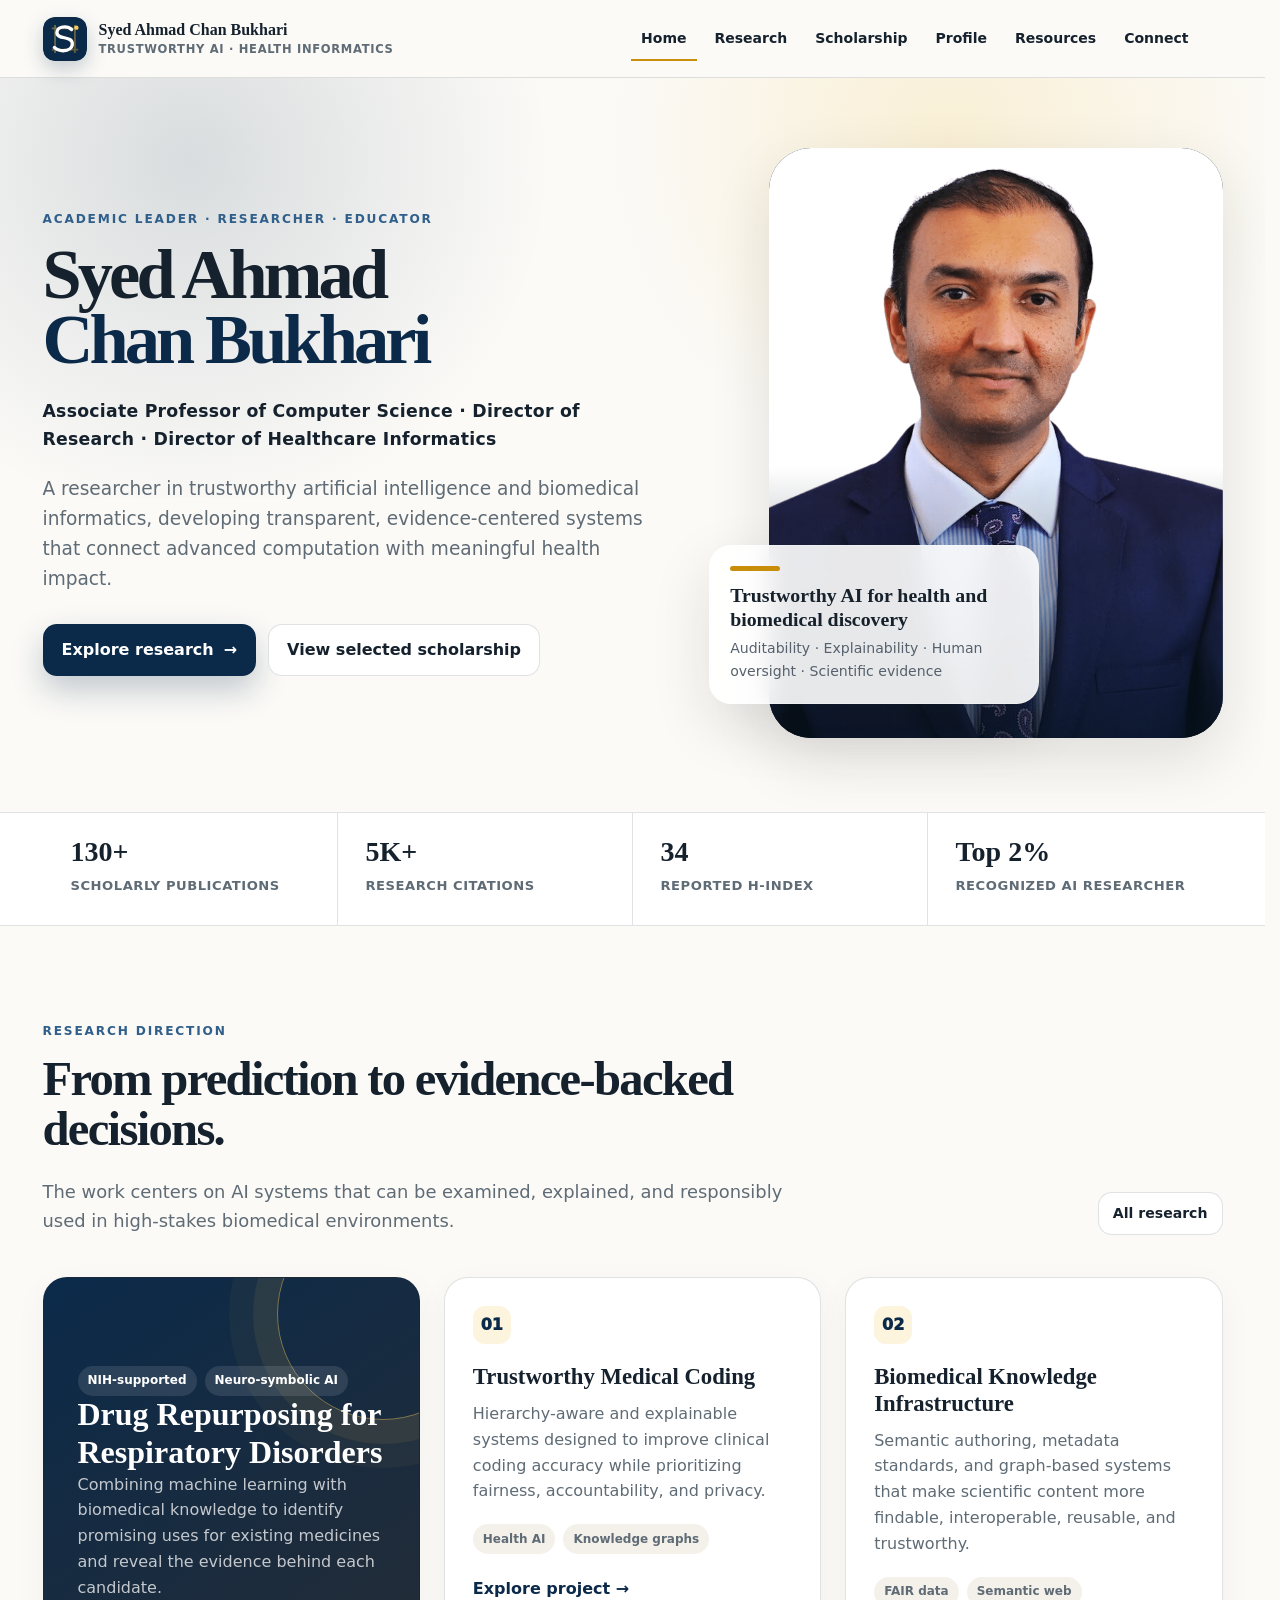
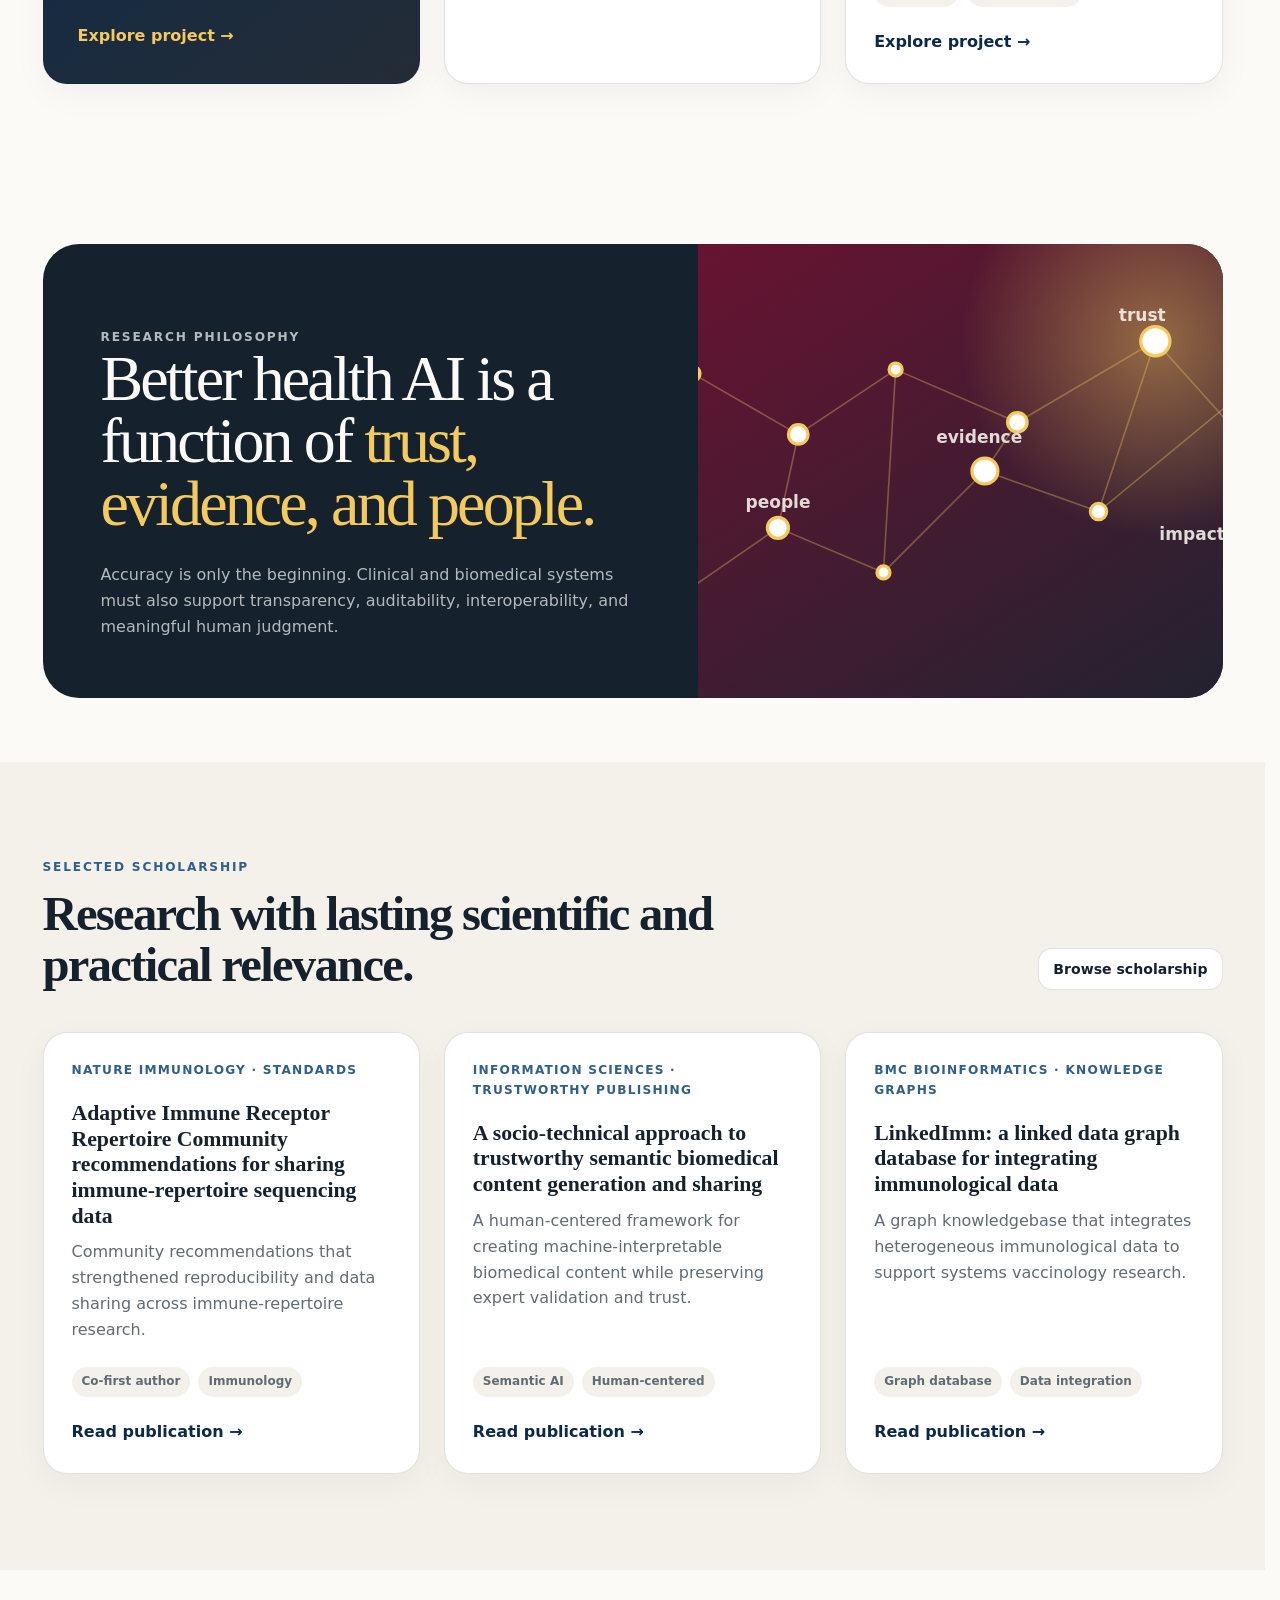
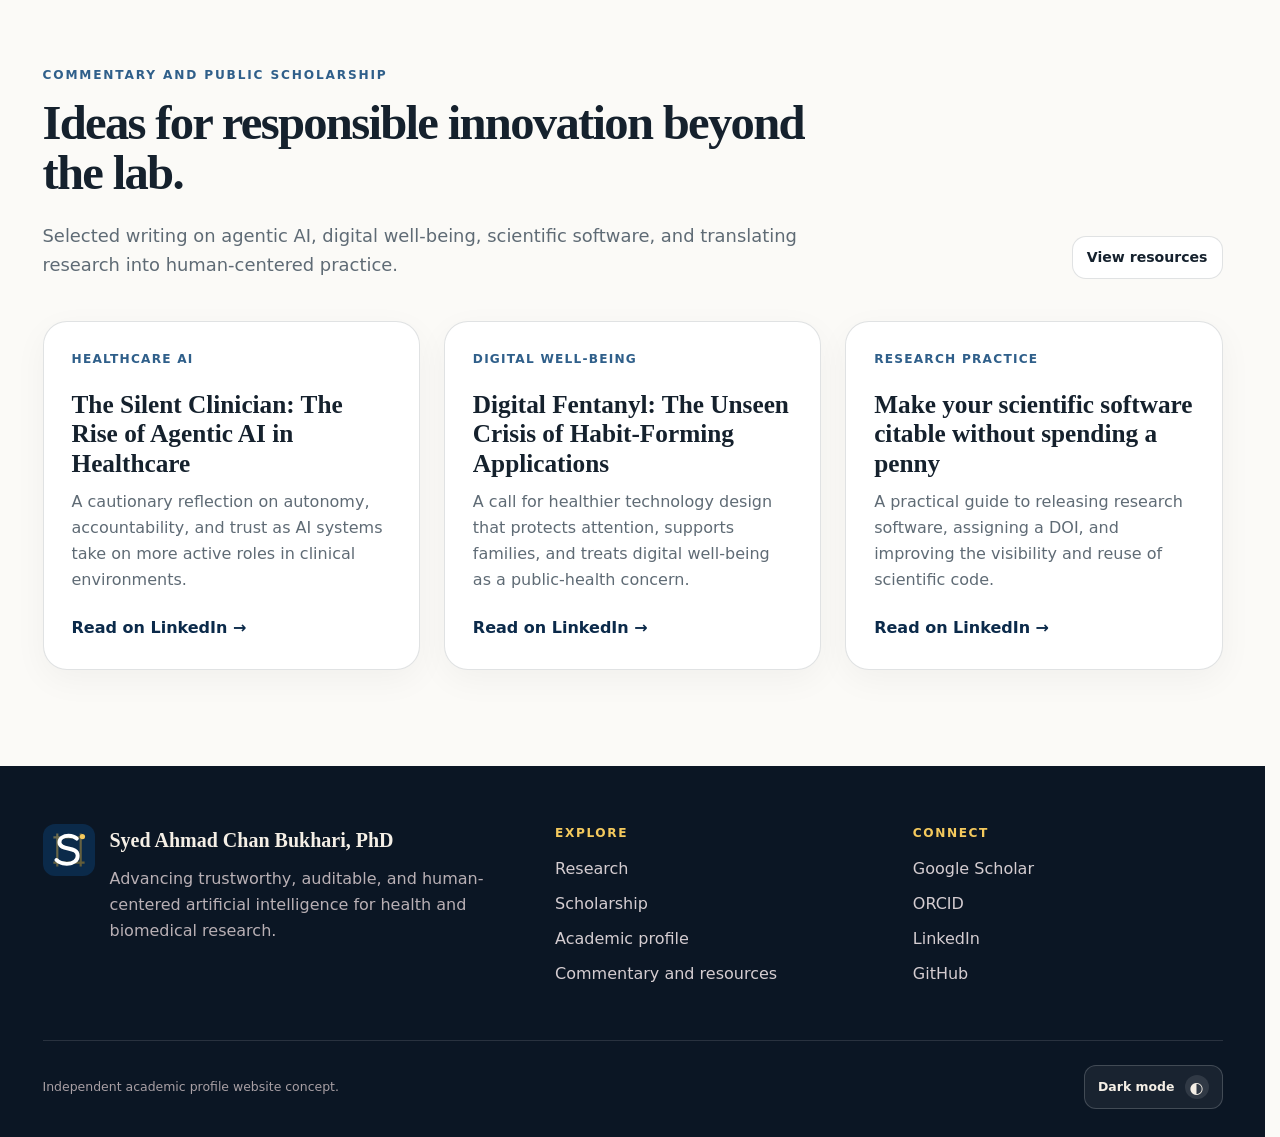
==== index.html @ 7bf7da93 "Launch Dr. Bukhari academic profile website" ====
<!doctype html>
<html lang="en" data-theme="light">
<head>
  <meta charset="utf-8">
  <meta name="viewport" content="width=device-width, initial-scale=1">
  <title>Syed Ahmad Chan Bukhari, PhD | Trustworthy AI and Health Informatics</title>
  <meta name="description" content="Academic profile of Dr. Syed Ahmad Chan Bukhari, highlighting trustworthy AI, health informatics, research leadership, selected scholarship, and public resources.">
  <meta name="theme-color" content="#0b2a4a">
  <meta property="og:title" content="Syed Ahmad Chan Bukhari, PhD | Trustworthy AI and Health Informatics">
  <meta property="og:description" content="Academic profile of Dr. Syed Ahmad Chan Bukhari, highlighting trustworthy AI, health informatics, research leadership, selected scholarship, and public resources.">
  <meta property="og:type" content="website">
  <link rel="icon" href="assets/images/monogram.svg" type="image/svg+xml">
  <link rel="stylesheet" href="assets/css/site.css?v=20260729-1">
  <script defer src="assets/js/site.js?v=20260729-2"></script>
</head>
<body data-page="home">
<a class="skip-link" href="#main">Skip to content</a>
<header class="site-header">
  <div class="container nav-wrap">
    <a class="brand" href="index.html" aria-label="Syed Ahmad Chan Bukhari home">
      <img src="assets/images/monogram.svg" alt="" width="44" height="44">
      <span class="brand-text"><strong>Syed Ahmad Chan Bukhari</strong><span>Trustworthy AI · Health Informatics</span></span>
    </a>
    <nav class="site-nav" data-site-nav aria-label="Primary navigation">
      <a href="index.html" data-nav-page="home" aria-current="page">Home</a>
      <a href="research.html" data-nav-page="research">Research</a>
      <a href="scholarship.html" data-nav-page="scholarship">Scholarship</a>
      <a href="leadership.html" data-nav-page="leadership">Profile</a>
      <a href="resources.html" data-nav-page="resources">Resources</a>
      <a href="connect.html" data-nav-page="connect">Connect</a>
    </nav>
    <div class="nav-actions">
      <button class="icon-button menu-button" type="button" data-menu-toggle aria-label="Open menu" aria-expanded="false">☰</button>
    </div>
  </div>
</header>


<main id="main">
  <section class="hero">
    <div class="container hero-grid">
      <div class="hero-copy reveal">
        <p class="eyebrow">Academic leader · Researcher · Educator</p>
        <h1>Syed Ahmad <span>Chan Bukhari</span></h1>
        <p class="hero-role">Associate Professor of Computer Science · Director of Research · Director of Healthcare Informatics</p>
        <p class="hero-summary">A researcher in trustworthy artificial intelligence and biomedical informatics, developing transparent, evidence-centered systems that connect advanced computation with meaningful health impact.</p>
        <div class="hero-actions">
          <a class="button button-primary" href="research.html">Explore research <span aria-hidden="true">→</span></a>
          <a class="button button-secondary" href="scholarship.html">View selected scholarship</a>
        </div>
      </div>
      <div class="hero-visual reveal">
        <div class="portrait-shell"><img src="assets/images/dr-bukhari.webp" alt="Portrait of Dr. Syed Ahmad Chan Bukhari" width="880" height="1320"></div>
        <div class="hero-badge"><strong>Trustworthy AI for health and biomedical discovery</strong><span>Auditability · Explainability · Human oversight · Scientific evidence</span></div>
      </div>
    </div>
  </section>

  <section class="trust-strip" aria-label="Selected academic indicators">
    <div class="container trust-grid">
      <div class="trust-item"><strong>130+</strong><span>Scholarly publications</span></div>
      <div class="trust-item"><strong>5K+</strong><span>Research citations</span></div>
      <div class="trust-item"><strong>34</strong><span>Reported h-index</span></div>
      <div class="trust-item"><strong>Top 2%</strong><span>Recognized AI researcher</span></div>
    </div>
  </section>

  <section class="section">
    <div class="container">
      <div class="section-head reveal"><div><p class="eyebrow">Research direction</p><h2 class="section-title">From prediction to evidence-backed decisions.</h2><p class="section-lede">The work centers on AI systems that can be examined, explained, and responsibly used in high-stakes biomedical environments.</p></div><a class="button button-secondary button-small" href="research.html">All research</a></div>
      <div class="grid-3">
        <article class="card feature-card reveal"><div class="tag-row"><span class="tag">NIH-supported</span><span class="tag">Neuro-symbolic AI</span></div><h3>Drug Repurposing for Respiratory Disorders</h3><p>Combining machine learning with biomedical knowledge to identify promising uses for existing medicines and reveal the evidence behind each candidate.</p><a class="card-link" href="research.html#drug-repurposing">Explore project →</a></article>
        <article class="card reveal"><span class="card-number">01</span><h3>Trustworthy Medical Coding</h3><p>Hierarchy-aware and explainable systems designed to improve clinical coding accuracy while prioritizing fairness, accountability, and privacy.</p><div class="tag-row"><span class="tag">Health AI</span><span class="tag">Knowledge graphs</span></div><a class="card-link" href="research.html#medical-coding">Explore project →</a></article>
        <article class="card reveal"><span class="card-number">02</span><h3>Biomedical Knowledge Infrastructure</h3><p>Semantic authoring, metadata standards, and graph-based systems that make scientific content more findable, interoperable, reusable, and trustworthy.</p><div class="tag-row"><span class="tag">FAIR data</span><span class="tag">Semantic web</span></div><a class="card-link" href="research.html#biomedical-knowledge">Explore project →</a></article>
      </div>
    </div>
  </section>

  <section class="section-sm">
    <div class="container statement reveal">
      <div class="statement-grid"><div class="statement-copy"><p class="eyebrow">Research philosophy</p><blockquote>Better health AI is a function of <em>trust, evidence, and people.</em></blockquote><p>Accuracy is only the beginning. Clinical and biomedical systems must also support transparency, auditability, interoperability, and meaningful human judgment.</p></div><div class="statement-art" role="img" aria-label="Abstract network connecting evidence, trust, people, and impact"></div></div>
    </div>
  </section>

  <section class="section section-alt">
    <div class="container">
      <div class="section-head reveal"><div><p class="eyebrow">Selected scholarship</p><h2 class="section-title">Research with lasting scientific and practical relevance.</h2></div><a class="button button-secondary button-small" href="scholarship.html">Browse scholarship</a></div>
      <div class="grid-3">
        <article class="card paper-card reveal"><span class="venue">Nature Immunology · Standards</span><h3>Adaptive Immune Receptor Repertoire Community recommendations for sharing immune-repertoire sequencing data</h3><p>Community recommendations that strengthened reproducibility and data sharing across immune-repertoire research.</p><div class="paper-meta"><span class="tag">Co-first author</span><span class="tag">Immunology</span></div><a class="card-link" href="https://doi.org/10.1038/ni.3873" target="_blank" rel="noopener">Read publication →</a></article>
        <article class="card paper-card reveal"><span class="venue">Information Sciences · Trustworthy publishing</span><h3>A socio-technical approach to trustworthy semantic biomedical content generation and sharing</h3><p>A human-centered framework for creating machine-interpretable biomedical content while preserving expert validation and trust.</p><div class="paper-meta"><span class="tag">Semantic AI</span><span class="tag">Human-centered</span></div><a class="card-link" href="https://doi.org/10.1016/j.ins.2024.120441" target="_blank" rel="noopener">Read publication →</a></article>
        <article class="card paper-card reveal"><span class="venue">BMC Bioinformatics · Knowledge graphs</span><h3>LinkedImm: a linked data graph database for integrating immunological data</h3><p>A graph knowledgebase that integrates heterogeneous immunological data to support systems vaccinology research.</p><div class="paper-meta"><span class="tag">Graph database</span><span class="tag">Data integration</span></div><a class="card-link" href="https://doi.org/10.1186/s12859-021-04031-9" target="_blank" rel="noopener">Read publication →</a></article>
      </div>
    </div>
  </section>

  <section class="section">
    <div class="container">
      <div class="section-head reveal"><div><p class="eyebrow">Commentary and public scholarship</p><h2 class="section-title">Ideas for responsible innovation beyond the lab.</h2><p class="section-lede">Selected writing on agentic AI, digital well-being, scientific software, and translating research into human-centered practice.</p></div><a class="button button-secondary button-small" href="resources.html">View resources</a></div>
      <div class="grid-3">
        <article class="card article-card reveal"><span class="article-kicker">Healthcare AI</span><h3>The Silent Clinician: The Rise of Agentic AI in Healthcare</h3><p>A cautionary reflection on autonomy, accountability, and trust as AI systems take on more active roles in clinical environments.</p><a class="card-link" href="https://www.linkedin.com/pulse/silent-clinician-rise-agentic-ai-healthcare-bukhari-phd-hd8oe" target="_blank" rel="noopener">Read on LinkedIn →</a></article>
        <article class="card article-card reveal"><span class="article-kicker">Digital well-being</span><h3>Digital Fentanyl: The Unseen Crisis of Habit-Forming Applications</h3><p>A call for healthier technology design that protects attention, supports families, and treats digital well-being as a public-health concern.</p><a class="card-link" href="https://www.linkedin.com/pulse/digital-fentanyl-unseen-crisis-habit-forming-bukhari-phd-r6hve" target="_blank" rel="noopener">Read on LinkedIn →</a></article>
        <article class="card article-card reveal"><span class="article-kicker">Research practice</span><h3>Make your scientific software citable without spending a penny</h3><p>A practical guide to releasing research software, assigning a DOI, and improving the visibility and reuse of scientific code.</p><a class="card-link" href="https://www.linkedin.com/pulse/make-your-scientific-software-citable-without-spending-bukhari" target="_blank" rel="noopener">Read on LinkedIn →</a></article>
      </div>
    </div>
  </section>
</main>

<footer class="site-footer">
  <div class="container">
    <div class="footer-grid">
      <div class="footer-brand">
        <img src="assets/images/monogram.svg" alt="" width="52" height="52">
        <div><strong>Syed Ahmad Chan Bukhari, PhD</strong><p>Advancing trustworthy, auditable, and human-centered artificial intelligence for health and biomedical research.</p></div>
      </div>
      <div class="footer-links"><h2>Explore</h2><a href="research.html">Research</a><a href="scholarship.html">Scholarship</a><a href="leadership.html">Academic profile</a><a href="resources.html">Commentary and resources</a></div>
      <div class="footer-links"><h2>Connect</h2><a href="https://scholar.google.com/citations?user=JhWJ5PEAAAAJ&hl=en" target="_blank" rel="noopener">Google Scholar</a><a href="https://orcid.org/0000-0002-6517-5261" target="_blank" rel="noopener">ORCID</a><a href="https://www.linkedin.com/in/drahmadbukhari/" target="_blank" rel="noopener">LinkedIn</a><a href="https://github.com/SJU-Bukhari-Lab" target="_blank" rel="noopener">GitHub</a></div>
    </div>
    <div class="footer-bottom"><span>Independent academic profile website concept.</span><button class="footer-theme-button" type="button" data-theme-toggle aria-label="Switch color theme"><span data-theme-label>Dark mode</span><span data-theme-icon aria-hidden="true">◐</span></button></div>
  </div>
</footer>

</body>
</html>
---- assets/css/site.css ----
:root {
  --wine: #0b2a4a;
  --wine-deep: #061a2d;
  --wine-soft: #2f5f8a;
  --gold: #f4c95d;
  --gold-deep: #c88e0a;
  --ink: #15212d;
  --muted: #5f6b75;
  --paper: #fbfaf7;
  --surface: #ffffff;
  --surface-2: #f4f1eb;
  --line: rgba(21, 33, 45, .13);
  --shadow: 0 22px 60px rgba(29, 24, 27, .12);
  --radius-sm: 14px;
  --radius: 24px;
  --radius-lg: 36px;
  --max: 1180px;
  --header-h: 78px;
}

[data-theme="dark"] {
  --ink: #f6f2eb;
  --muted: #b9c0c7;
  --paper: #10151b;
  --surface: #171e26;
  --surface-2: #202833;
  --line: rgba(255, 255, 255, .13);
  --shadow: 0 22px 60px rgba(0, 0, 0, .38);
}

* { box-sizing: border-box; }
html { scroll-behavior: smooth; overflow-y: scroll; scrollbar-gutter: stable; }
body {
  margin: 0;
  background: var(--paper);
  color: var(--ink);
  font-family: Inter, ui-sans-serif, system-ui, -apple-system, BlinkMacSystemFont, "Segoe UI", sans-serif;
  line-height: 1.62;
  -webkit-font-smoothing: antialiased;
}
a { color: inherit; }
img { max-width: 100%; display: block; }
button, input { font: inherit; }
.skip-link { position: fixed; left: 12px; top: -80px; z-index: 1000; background: var(--gold); color: #271900; padding: 10px 14px; border-radius: 10px; font-weight: 800; }
.skip-link:focus { top: 12px; }

.sr-only { position: absolute !important; width: 1px !important; height: 1px !important; padding: 0 !important; margin: -1px !important; overflow: hidden !important; clip: rect(0, 0, 0, 0) !important; white-space: nowrap !important; border: 0 !important; }

.container { width: min(calc(100% - 40px), var(--max)); margin-inline: auto; }
.section { padding: 96px 0; }
.section-sm { padding: 64px 0; }
.section-alt { background: var(--surface-2); }
.eyebrow { margin: 0 0 12px; color: var(--wine-soft); font-size: .76rem; font-weight: 900; letter-spacing: .15em; text-transform: uppercase; }
[data-theme="dark"] .eyebrow { color: var(--gold); }
.section-title { margin: 0; max-width: 820px; font-family: Georgia, "Times New Roman", serif; font-size: clamp(1.9rem, 3.8vw, 3.35rem); line-height: 1.04; letter-spacing: -.035em; }
.section-lede { max-width: 760px; margin: 22px 0 0; color: var(--muted); font-size: 1.12rem; }
.section-head { display: flex; align-items: end; justify-content: space-between; gap: 28px; margin-bottom: 42px; }

.site-header { position: sticky; top: 0; z-index: 100; height: var(--header-h); display: flex; align-items: center; border-bottom: 1px solid var(--line); background: var(--paper); }
.nav-wrap { display: grid; grid-template-columns: auto 1fr auto; align-items: center; gap: 24px; height: var(--header-h); }
.brand { display: inline-flex; align-items: center; gap: 12px; min-width: 0; text-decoration: none; }
.brand img { width: 44px; height: 44px; border-radius: 12px; box-shadow: 0 8px 20px rgba(11, 42, 74, .22); }
.brand-text { display: grid; line-height: 1.08; }
.brand-text strong { font-family: Georgia, serif; font-size: 1rem; }
.brand-text span { margin-top: 5px; color: var(--muted); font-size: .72rem; font-weight: 700; letter-spacing: .06em; text-transform: uppercase; }
.site-nav { justify-self: end; display: flex; align-items: center; gap: 8px; margin: 0; }
.site-nav a { position: relative; display: inline-flex; align-items: center; justify-content: center; height: 44px; padding: 0 10px; border-bottom: 2px solid transparent; color: var(--ink); text-decoration: none; white-space: nowrap; font-size: 14px; font-weight: 800; line-height: 1; }
.site-nav a:hover { border-bottom-color: color-mix(in srgb, var(--gold-deep) 45%, transparent); }
.site-nav a[aria-current="page"] { border-bottom-color: var(--gold-deep); }
.site-nav a:focus-visible { outline: 2px solid var(--gold-deep); outline-offset: 3px; border-radius: 6px; }
.nav-actions { justify-self: end; display: flex; align-items: center; gap: 8px; margin: 0; }
.icon-button { width: 42px; height: 42px; display: grid; place-items: center; border: 1px solid var(--line); border-radius: 13px; background: var(--surface); color: var(--ink); cursor: pointer; }
.icon-button:hover { transform: translateY(-1px); border-color: color-mix(in srgb, var(--gold-deep) 55%, var(--line)); }
.menu-button { display: none; }

.hero { position: relative; overflow: hidden; padding: 70px 0 74px; }
.hero::before { content: ""; position: absolute; inset: 0 0 auto; height: 420px; pointer-events: none; background: radial-gradient(circle at 75% 15%, rgba(244, 201, 93, .22), transparent 34%), radial-gradient(circle at 15% 20%, rgba(11, 42, 74, .14), transparent 32%); }
.hero-grid { position: relative; display: grid; grid-template-columns: 1.08fr .92fr; align-items: center; gap: 64px; }
.hero-copy h1 { margin: 0; font-family: Georgia, "Times New Roman", serif; font-size: clamp(2.9rem, 5.5vw, 5.65rem); line-height: .92; letter-spacing: -.055em; }
.hero-copy h1 span { display: block; color: var(--wine); }
[data-theme="dark"] .hero-copy h1 span { color: var(--gold); }
.hero-role { margin: 26px 0 0; font-size: 1.08rem; font-weight: 800; letter-spacing: .015em; }
.hero-summary { max-width: 660px; margin: 20px 0 0; color: var(--muted); font-size: 1.16rem; }
.hero-actions { display: flex; flex-wrap: wrap; gap: 12px; margin-top: 30px; }
.button { display: inline-flex; align-items: center; justify-content: center; gap: 10px; min-height: 48px; padding: 12px 18px; border: 1px solid transparent; border-radius: 14px; text-decoration: none; font-weight: 900; transition: transform .2s ease, box-shadow .2s ease, border-color .2s ease; }
.button:hover { transform: translateY(-2px); }
.button-primary { background: var(--wine); color: white; box-shadow: 0 14px 32px rgba(11, 42, 74, .24); }
.button-primary:hover { box-shadow: 0 18px 36px rgba(11, 42, 74, .3); }
.button-secondary { background: var(--surface); border-color: var(--line); color: var(--ink); }
.button-small { min-height: 42px; padding: 9px 14px; font-size: .88rem; }
.hero-visual { position: relative; min-height: 590px; }
.portrait-shell { position: absolute; inset: 0 0 0 60px; overflow: hidden; border-radius: 42px; background: linear-gradient(145deg, var(--wine), #222b37); box-shadow: var(--shadow); }
.portrait-shell::before { content: ""; position: absolute; inset: 0; z-index: 1; background: linear-gradient(180deg, transparent 54%, rgba(4, 18, 31, .72)); }
.portrait-shell img { width: 100%; height: 100%; object-fit: cover; object-position: 50% 18%; }
.hero-badge { position: absolute; z-index: 3; left: 0; bottom: 34px; width: min(330px, 75%); padding: 20px; border: 1px solid rgba(255, 255, 255, .26); border-radius: 22px; background: rgba(255, 255, 255, .9); color: #16212c; box-shadow: var(--shadow); backdrop-filter: blur(12px); }
.hero-badge strong { display: block; font-family: Georgia, serif; font-size: 1.24rem; line-height: 1.2; }
.hero-badge span { display: block; margin-top: 6px; color: #56616d; font-size: .88rem; }
.hero-badge::before { content: ""; display: block; width: 50px; height: 5px; margin-bottom: 13px; background: var(--gold-deep); border-radius: 999px; }

.trust-strip { border-block: 1px solid var(--line); background: var(--surface); }
.trust-grid { display: grid; grid-template-columns: repeat(4, 1fr); }
.trust-item { min-height: 112px; padding: 25px 28px; border-right: 1px solid var(--line); }
.trust-item:last-child { border-right: 0; }
.trust-item strong { display: block; font-family: Georgia, serif; font-size: 1.75rem; line-height: 1; }
.trust-item span { display: block; margin-top: 9px; color: var(--muted); font-size: .82rem; font-weight: 800; letter-spacing: .04em; text-transform: uppercase; }

.grid-2 { display: grid; grid-template-columns: repeat(2, minmax(0, 1fr)); gap: 24px; }
.grid-3 { display: grid; grid-template-columns: repeat(3, minmax(0, 1fr)); gap: 24px; }
.grid-4 { display: grid; grid-template-columns: repeat(4, minmax(0, 1fr)); gap: 20px; }
.card { position: relative; overflow: hidden; padding: 28px; border: 1px solid var(--line); border-radius: var(--radius); background: var(--surface); box-shadow: 0 10px 34px rgba(22, 25, 30, .045); }
.card:hover { border-color: color-mix(in srgb, var(--gold-deep) 42%, var(--line)); }
.card-number { display: inline-grid; place-items: center; width: 38px; height: 38px; border-radius: 12px; background: rgba(244, 201, 93, .2); color: var(--wine); font-weight: 950; }
[data-theme="dark"] .card-number { color: var(--gold); }
.card h3 { margin: 20px 0 10px; font-family: Georgia, serif; font-size: 1.42rem; line-height: 1.18; }
.card p { margin: 0; color: var(--muted); }
.card-link { display: inline-flex; align-items: center; gap: 8px; margin-top: 22px; color: var(--wine); font-weight: 900; text-decoration: none; }
[data-theme="dark"] .card-link { color: var(--gold); }
.card-link:hover { text-decoration: underline; text-underline-offset: 4px; }
.tag-row { display: flex; flex-wrap: wrap; gap: 8px; margin-top: 20px; }
.tag { display: inline-flex; align-items: center; min-height: 30px; padding: 5px 10px; border-radius: 999px; background: var(--surface-2); color: var(--muted); font-size: .75rem; font-weight: 850; }

.feature-card { min-height: 360px; display: flex; flex-direction: column; justify-content: end; padding: 34px; color: white; background: linear-gradient(145deg, var(--wine), #242c36); }
.feature-card::after { content: ""; position: absolute; width: 210px; height: 210px; right: -70px; top: -70px; border: 1px solid rgba(244, 201, 93, .48); border-radius: 50%; box-shadow: 0 0 0 24px rgba(244, 201, 93, .07), 0 0 0 48px rgba(244, 201, 93, .04); }
.feature-card h3 { position: relative; z-index: 2; margin: 0; font-size: 2rem; }
.feature-card p { position: relative; z-index: 2; color: rgba(255,255,255,.74); }
.feature-card .tag { position: relative; z-index: 2; background: rgba(255,255,255,.11); color: white; }
.feature-card .card-link { position: relative; z-index: 2; color: var(--gold); }

.statement { position: relative; overflow: hidden; border-radius: var(--radius-lg); background: var(--ink); color: var(--paper); }
.statement-grid { display: grid; grid-template-columns: 1fr .8fr; align-items: stretch; }
.statement-copy { padding: 58px; }
.statement-copy blockquote { margin: 0; font-family: Georgia, serif; font-size: clamp(2.2rem, 5vw, 4.8rem); line-height: .98; letter-spacing: -.045em; }
.statement-copy blockquote em { color: var(--gold); font-style: normal; }
.statement-copy p { max-width: 620px; margin: 26px 0 0; color: color-mix(in srgb, var(--paper) 70%, transparent); }
.statement-art { min-height: 430px; background: url('../images/research-network.svg') center/cover no-repeat; }

.paper-card { display: flex; flex-direction: column; min-height: 360px; }
.paper-card .venue { color: var(--wine-soft); font-size: .76rem; font-weight: 900; letter-spacing: .1em; text-transform: uppercase; }
.paper-card h3 { font-size: 1.36rem; }
.paper-card .paper-meta { display: flex; flex-wrap: wrap; gap: 8px; margin-top: auto; padding-top: 24px; }

.article-card { display: flex; flex-direction: column; min-height: 310px; }
.article-card .article-kicker { color: var(--wine-soft); font-size: .76rem; font-weight: 900; letter-spacing: .1em; text-transform: uppercase; }
.article-card h3 { font-size: 1.58rem; }
.article-card .card-link { margin-top: auto; padding-top: 22px; }

.page-hero { position: relative; overflow: hidden; padding: 88px 0 72px; border-bottom: 1px solid var(--line); }
.page-hero::after { content: ""; position: absolute; width: 480px; height: 480px; right: -170px; top: -230px; border-radius: 50%; background: radial-gradient(circle, rgba(244, 201, 93, .25), transparent 70%); }
.page-hero h1 { margin: 0; max-width: 900px; font-family: Georgia, serif; font-size: clamp(2.8rem, 5.7vw, 5.2rem); line-height: .94; letter-spacing: -.05em; }
.page-hero p { max-width: 760px; margin: 24px 0 0; color: var(--muted); font-size: 1.18rem; }
.breadcrumb { margin-bottom: 22px; color: var(--wine-soft); font-size: .78rem; font-weight: 900; letter-spacing: .13em; text-transform: uppercase; }

.project-row { display: grid; grid-template-columns: 160px 1fr auto; align-items: start; gap: 28px; padding: 30px 0; border-top: 1px solid var(--line); }
.project-row:last-child { border-bottom: 1px solid var(--line); }
.project-index { font-family: Georgia, serif; font-size: 3.2rem; line-height: 1; color: var(--gold-deep); }
.project-row h3 { margin: 0; font-family: Georgia, serif; font-size: 1.65rem; }
.project-row p { max-width: 720px; margin: 9px 0 0; color: var(--muted); }
.project-funder { display: inline-flex; padding: 7px 11px; border-radius: 999px; background: var(--surface-2); color: var(--muted); font-size: .74rem; font-weight: 900; text-transform: uppercase; letter-spacing: .08em; white-space: nowrap; }

.timeline { position: relative; display: grid; gap: 18px; }
.timeline::before { content: ""; position: absolute; left: 20px; top: 18px; bottom: 18px; width: 2px; background: var(--line); }
.timeline-item { position: relative; padding: 24px 24px 24px 64px; border: 1px solid var(--line); border-radius: var(--radius); background: var(--surface); }
.timeline-item::before { content: ""; position: absolute; left: 13px; top: 29px; width: 16px; height: 16px; border: 4px solid var(--paper); border-radius: 50%; background: var(--gold-deep); box-shadow: 0 0 0 1px var(--line); }
.timeline-item h3 { margin: 0; font-family: Georgia, serif; font-size: 1.4rem; }
.timeline-item p { margin: 7px 0 0; color: var(--muted); }

.split-panel { display: grid; grid-template-columns: .85fr 1.15fr; gap: 50px; align-items: start; }
.sticky-intro { position: sticky; top: calc(var(--header-h) + 28px); }
.list-clean { list-style: none; margin: 0; padding: 0; }
.list-clean li { padding: 17px 0; border-top: 1px solid var(--line); }
.list-clean li:last-child { border-bottom: 1px solid var(--line); }
.list-clean strong { display: block; }
.list-clean span { color: var(--muted); }

.filter-bar { display: flex; align-items: center; justify-content: space-between; gap: 20px; margin-bottom: 30px; }
.filter-group { display: flex; flex-wrap: wrap; gap: 8px; }
.filter-button { min-height: 40px; padding: 8px 13px; border: 1px solid var(--line); border-radius: 999px; background: var(--surface); color: var(--muted); cursor: pointer; font-weight: 850; }
.filter-button[aria-pressed="true"] { border-color: var(--wine); background: var(--wine); color: white; }
.publication-search { position: relative; display: flex; align-items: center; flex: 0 0 285px; }
.publication-search svg { position: absolute; left: 14px; width: 18px; height: 18px; color: var(--muted); pointer-events: none; }
.search-box { width: 100%; min-width: 0; min-height: 46px; padding: 10px 14px 10px 43px; border: 1px solid var(--line); border-radius: 13px; background: var(--surface); color: var(--ink); box-shadow: 0 8px 24px rgba(22, 25, 30, .04); }
.search-box::placeholder { color: color-mix(in srgb, var(--muted) 82%, transparent); }
.search-box:focus { outline: 3px solid rgba(244, 201, 93, .28); border-color: var(--gold-deep); }
[data-hidden="true"] { display: none !important; }

.resource-banner { display: grid; grid-template-columns: 1.15fr .85fr; overflow: hidden; border-radius: var(--radius-lg); background: linear-gradient(145deg, var(--wine), #101c2a); color: white; }
.resource-copy { padding: 52px; }
.resource-copy h2 { margin: 0; font-family: Georgia, serif; font-size: clamp(2.4rem, 5vw, 4.5rem); line-height: .95; }
.resource-copy p { max-width: 610px; color: rgba(255,255,255,.75); }
.resource-copy .button-secondary { background: #ffffff; border-color: #ffffff; color: var(--wine-deep); box-shadow: 0 14px 30px rgba(0,0,0,.2); }
.resource-copy .button-secondary:hover { background: #f7f4ee; border-color: #f7f4ee; }
.resource-visual { display: grid; place-items: center; min-height: 370px; padding: 42px; background: radial-gradient(circle at center, rgba(244, 201, 93, .35), transparent 60%); }
.play-button { width: 150px; height: 150px; display: grid; place-items: center; border: 2px solid rgba(255,255,255,.7); border-radius: 50%; color: var(--gold); font-size: 3.2rem; box-shadow: 0 0 0 24px rgba(255,255,255,.05), 0 0 0 48px rgba(255,255,255,.025); }

.contact-grid { display: grid; grid-template-columns: 1fr 1fr; gap: 24px; }
.contact-card { min-height: 280px; display: grid; grid-template-columns: 1fr auto; grid-template-rows: auto 1fr; column-gap: 24px; padding: 32px; isolation: isolate; }
.contact-card::after { content: ""; position: absolute; right: -52px; bottom: -64px; width: 180px; height: 180px; border-radius: 50%; background: radial-gradient(circle, rgba(11, 42, 74, .1), transparent 68%); z-index: -1; }
.contact-card-content { display: flex; min-width: 0; flex-direction: column; grid-row: 1 / -1; }
.contact-card strong { font-family: Georgia, serif; font-size: 1.72rem; line-height: 1.08; }
.contact-card p:not(.eyebrow) { max-width: 480px; margin: 12px 0 0; }
.contact-card .card-link { margin-top: auto; padding-top: 26px; word-break: break-word; }
.contact-icon { grid-column: 2; grid-row: 1; width: 64px; height: 64px; display: grid; place-items: center; border: 1px solid color-mix(in srgb, var(--wine) 20%, var(--line)); border-radius: 20px; background: color-mix(in srgb, var(--wine) 8%, var(--surface)); color: var(--wine); box-shadow: 0 14px 28px rgba(11, 42, 74, .1); }
.contact-icon svg { width: 30px; height: 30px; stroke: currentColor; }
.contact-icon .icon-text { font-family: Inter, sans-serif; font-size: 1.05rem; font-weight: 950; letter-spacing: -.04em; }
.contact-card:hover .contact-icon { transform: translateY(-3px); border-color: color-mix(in srgb, var(--gold-deep) 52%, var(--line)); }
[data-theme="dark"] .contact-card::after { background: radial-gradient(circle, rgba(244, 201, 93, .08), transparent 68%); }
[data-theme="dark"] .contact-icon { color: var(--gold); background: rgba(244, 201, 93, .08); }

.site-footer { padding: 58px 0 28px; background: #0b1624; color: #f5efe6; }
.footer-grid { display: grid; grid-template-columns: 1.2fr .8fr .8fr; gap: 48px; }
.footer-brand { display: flex; gap: 15px; align-items: flex-start; }
.footer-brand img { width: 52px; height: 52px; }
.footer-brand strong { display: block; font-family: Georgia, serif; font-size: 1.25rem; }
.footer-brand p { max-width: 420px; margin: 10px 0 0; color: #b9b0b5; }
.footer-links h2 { margin: 0 0 13px; font-size: .76rem; letter-spacing: .13em; text-transform: uppercase; color: var(--gold); }
.footer-links a { display: block; margin: 9px 0; color: #d5cdd1; text-decoration: none; }
.footer-links a:hover { color: white; }
.footer-bottom { display: flex; align-items: center; justify-content: space-between; gap: 20px; margin-top: 44px; padding-top: 24px; border-top: 1px solid rgba(255,255,255,.12); color: #a89fa4; font-size: .78rem; }
.footer-theme-button { display: inline-flex; align-items: center; gap: 10px; min-height: 42px; padding: 9px 13px; border: 1px solid rgba(255,255,255,.18); border-radius: 12px; background: rgba(255,255,255,.06); color: #f5efe6; cursor: pointer; font-weight: 800; }
.footer-theme-button:hover { background: rgba(255,255,255,.11); border-color: rgba(244,201,93,.48); }
.footer-theme-button [data-theme-icon] { display: grid; place-items: center; width: 24px; height: 24px; border-radius: 50%; background: rgba(255,255,255,.1); font-size: 1rem; }

.reveal, .reveal.is-visible { opacity: 1; transform: none; transition: none; }

@media (max-width: 1020px) {
  .site-nav { position: fixed; inset: var(--header-h) 16px auto; display: none; flex-direction: column; align-items: stretch; padding: 14px; border: 1px solid var(--line); border-radius: 20px; background: var(--surface); box-shadow: var(--shadow); }
  .site-nav.is-open { display: flex; }
  .site-nav a { padding: 13px 14px; }
  .menu-button { display: grid; }
  .brand { min-width: auto; }
  .hero-grid, .statement-grid, .resource-banner { grid-template-columns: 1fr; }
  .hero-visual { min-height: 520px; max-width: 620px; width: 100%; margin-inline: auto; }
  .portrait-shell { left: 42px; }
  .statement-art { min-height: 330px; }
  .grid-4 { grid-template-columns: repeat(2, 1fr); }
  .grid-3 { grid-template-columns: repeat(2, 1fr); }
  .split-panel { grid-template-columns: 1fr; }
  .sticky-intro { position: static; }
  .footer-grid { grid-template-columns: 1fr 1fr; }
  .footer-grid > :first-child { grid-column: 1 / -1; }
}

@media (max-width: 720px) {
  :root { --header-h: 70px; }
  .container { width: min(calc(100% - 28px), var(--max)); }
  .brand-text span { display: none; }
  .section { padding: 74px 0; }
  .section-sm { padding: 48px 0; }
  .section-head { display: block; }
  .hero { padding-top: 48px; }
  .hero-grid { gap: 44px; }
  .hero-copy h1 { font-size: clamp(2.9rem, 14vw, 4.6rem); }
  .hero-visual { min-height: 480px; }
  .portrait-shell { left: 24px; border-radius: 30px; }
  .hero-badge { bottom: 20px; padding: 17px; }
  .trust-grid { grid-template-columns: repeat(2, 1fr); }
  .trust-item:nth-child(2) { border-right: 0; }
  .trust-item:nth-child(-n+2) { border-bottom: 1px solid var(--line); }
  .grid-2, .grid-3, .grid-4, .contact-grid { grid-template-columns: 1fr; }
  .contact-card { min-height: 250px; padding: 26px; }
  .contact-icon { width: 56px; height: 56px; border-radius: 17px; }
  .statement-copy, .resource-copy { padding: 34px 26px; }
  .project-row { grid-template-columns: 64px 1fr; gap: 18px; }
  .project-index { font-size: 2.4rem; }
  .project-funder { grid-column: 2; justify-self: start; }
  .filter-bar { align-items: stretch; flex-direction: column; }
  .publication-search { flex-basis: auto; width: 100%; }
  .search-box { min-width: 0; width: 100%; }
  .footer-grid { grid-template-columns: 1fr; }
  .footer-grid > :first-child { grid-column: auto; }
  .footer-bottom { flex-direction: column; }
  .page-hero { padding: 62px 0 54px; }
}

@media (prefers-reduced-motion: reduce) {
  *, *::before, *::after { scroll-behavior: auto !important; transition-duration: .01ms !important; animation-duration: .01ms !important; animation-iteration-count: 1 !important; }
  .reveal { opacity: 1; transform: none; }
}

/* Education cards with official institution marks */
.education-card { min-height: 285px; }
.education-card-top { display: flex; align-items: flex-start; justify-content: space-between; gap: 20px; min-height: 76px; }
.education-logo-link {
  flex: 0 0 auto;
  display: grid;
  place-items: center;
  min-width: 118px;
  min-height: 70px;
  padding: 10px 14px;
  border: 1px solid var(--line);
  border-radius: 16px;
  background: #fff;
  box-shadow: 0 8px 24px rgba(21, 33, 45, .06);
  transition: transform .2s ease, border-color .2s ease, box-shadow .2s ease;
}
.education-logo-link:hover {
  transform: translateY(-2px);
  border-color: color-mix(in srgb, var(--gold-deep) 45%, var(--line));
  box-shadow: 0 12px 28px rgba(21, 33, 45, .1);
}
.education-logo { display: block; width: auto; object-fit: contain; }
.education-logo-wide { max-width: 150px; max-height: 50px; }
.education-logo-crest { max-width: 50px; max-height: 58px; }
.education-card h3 { margin-top: 18px; }

@media (max-width: 560px) {
  .education-card-top { gap: 12px; }
  .education-logo-link { min-width: 96px; min-height: 62px; padding: 8px 10px; }
  .education-logo-wide { max-width: 118px; max-height: 42px; }
  .education-logo-crest { max-height: 50px; }
}

/* Final navigation stability rules */
@media (min-width: 1021px) {
  .site-nav { justify-self: end; }
  .site-nav a { background: transparent; transform: none; transition: border-color .16s ease; }
}

@media (max-width: 1020px) {
  .site-nav a { height: auto; border-bottom: 0; border-left: 3px solid transparent; border-radius: 10px; }
  .site-nav a:hover { background: var(--surface-2); border-left-color: color-mix(in srgb, var(--gold-deep) 45%, transparent); }
  .site-nav a[aria-current="page"] { background: var(--surface-2); border-left-color: var(--gold-deep); }
}
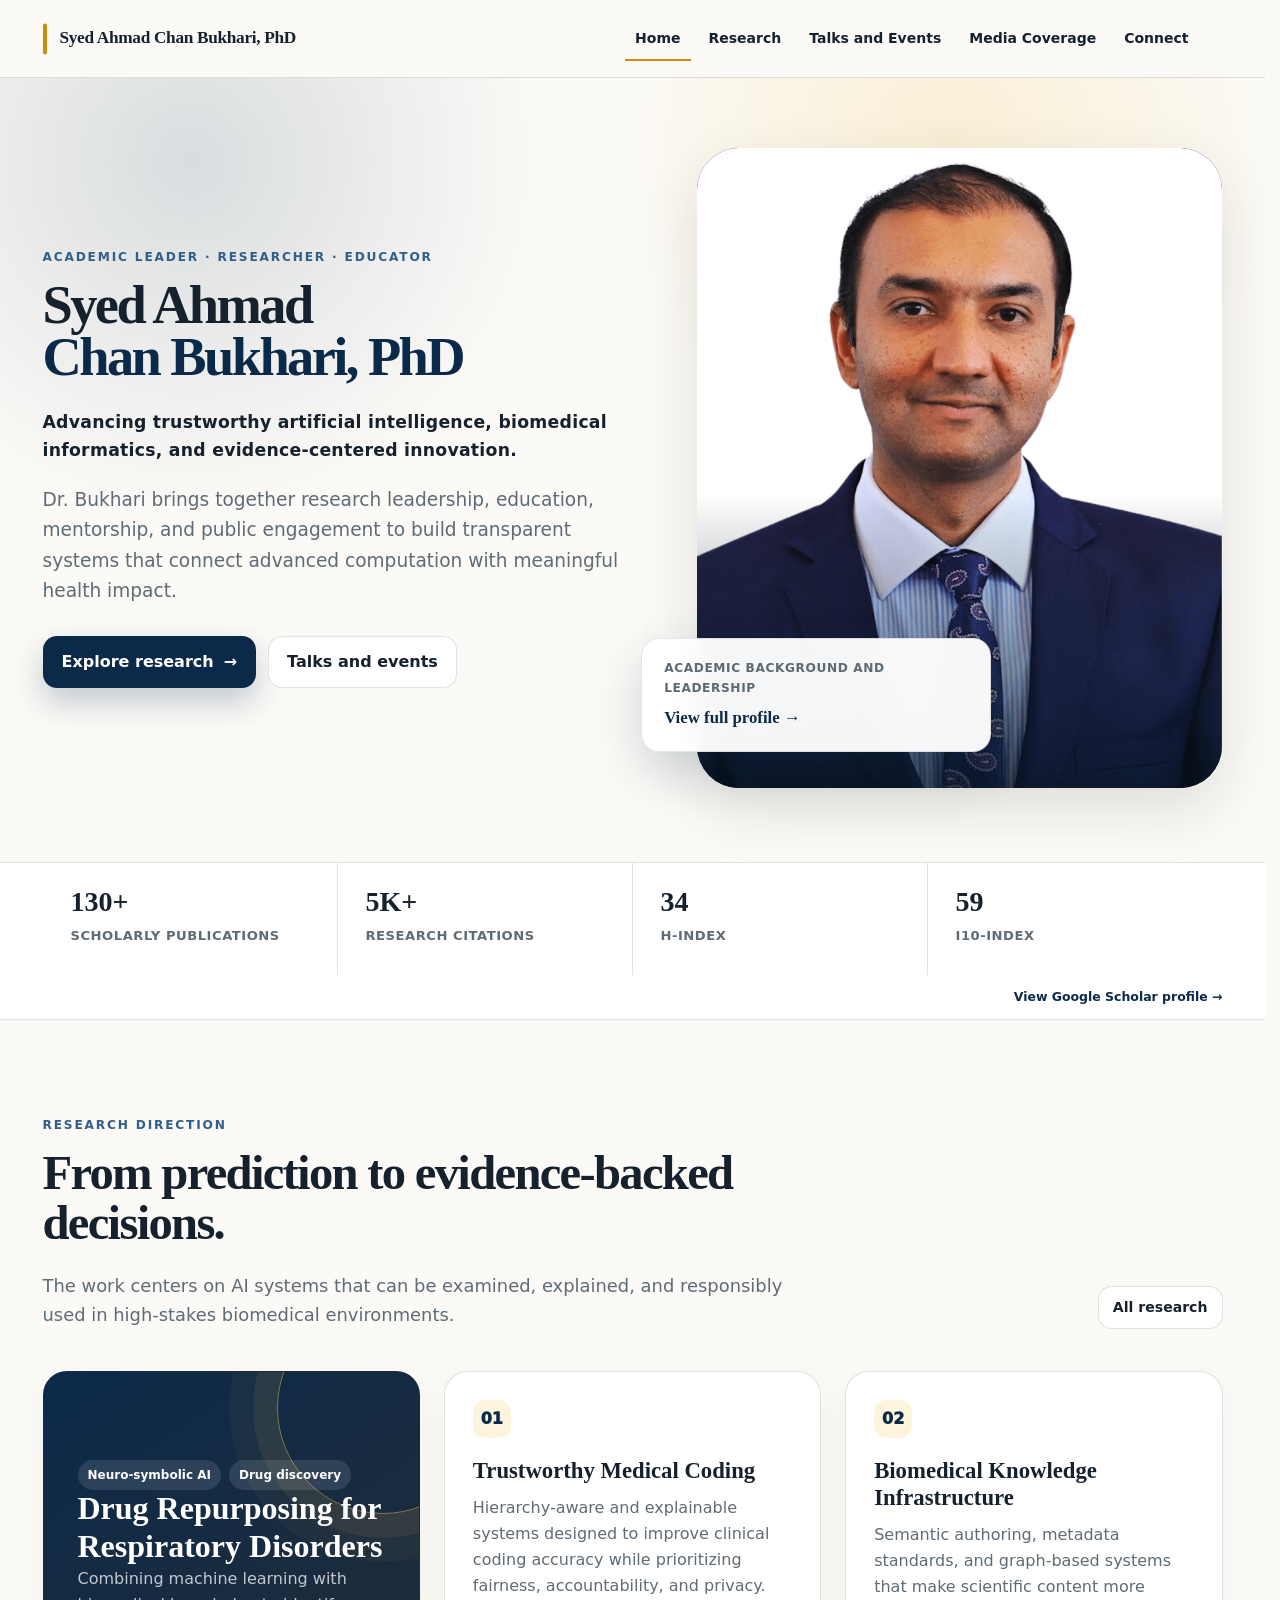
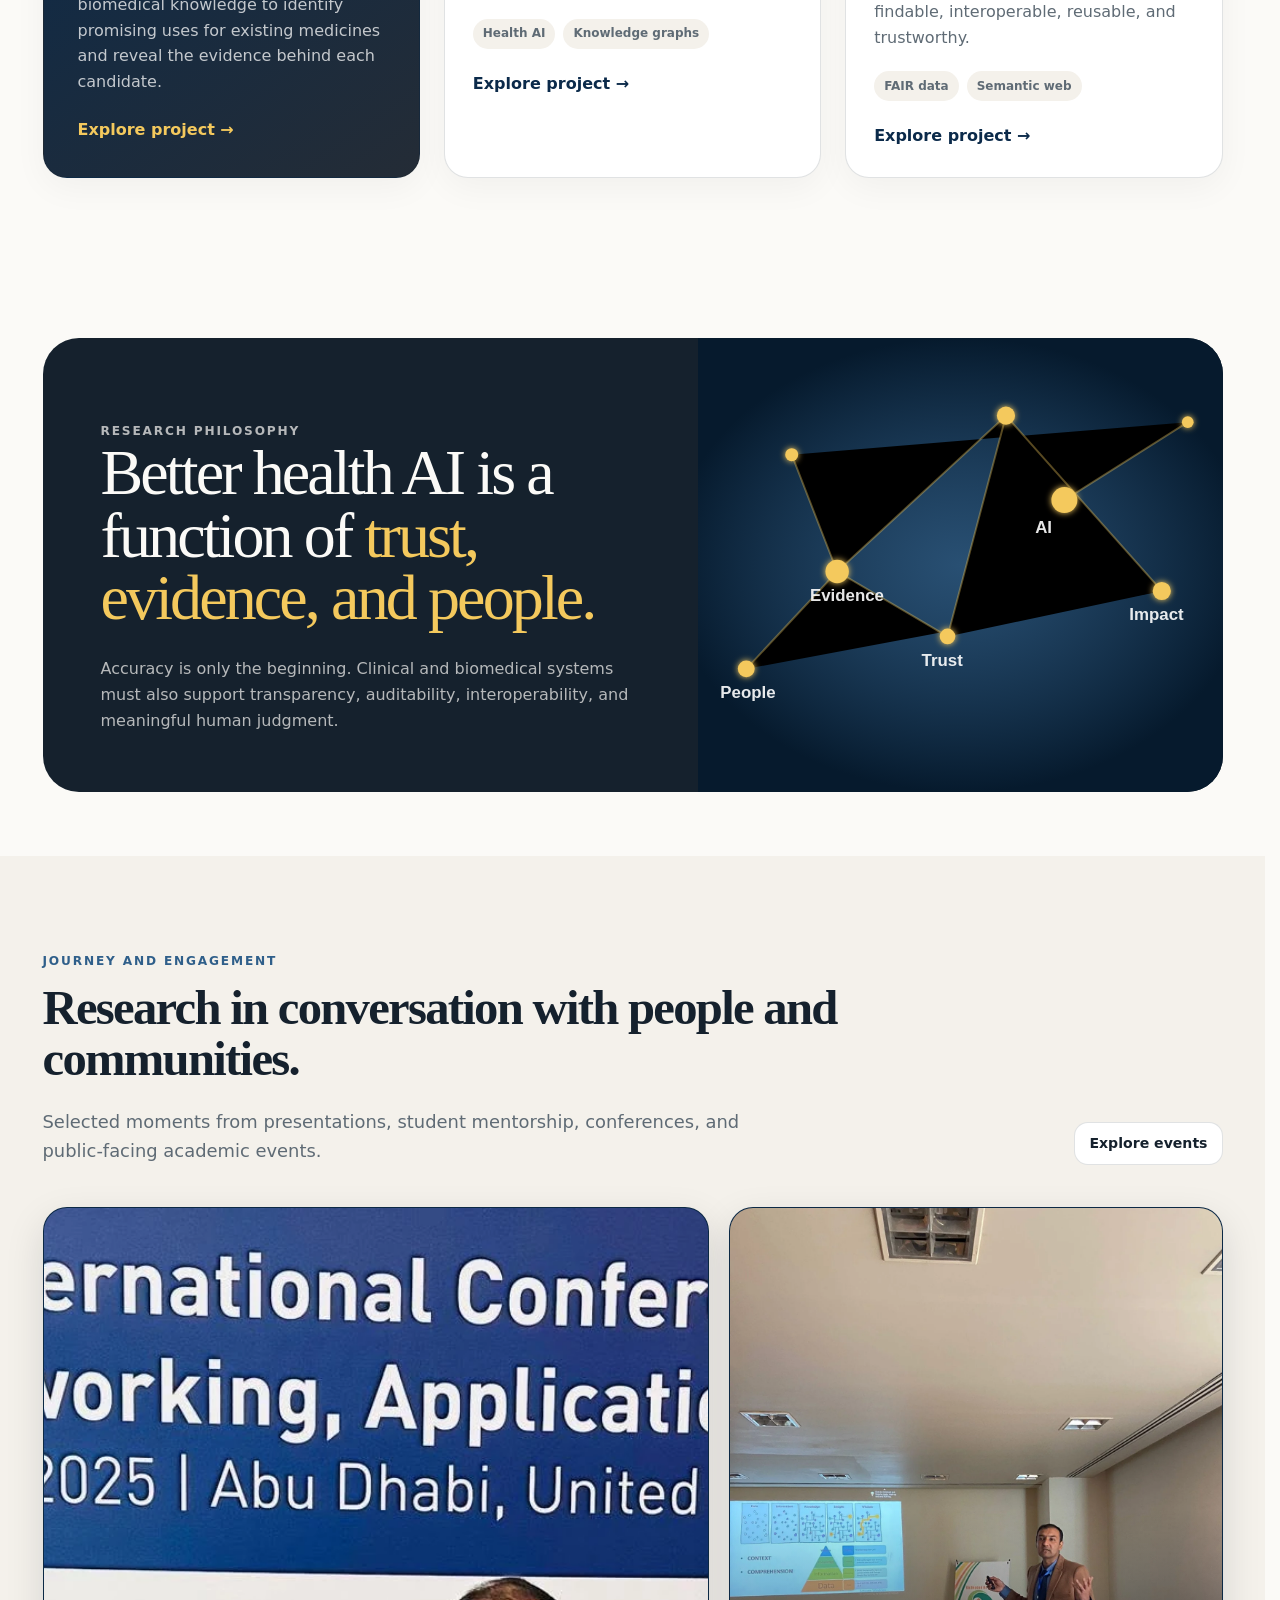
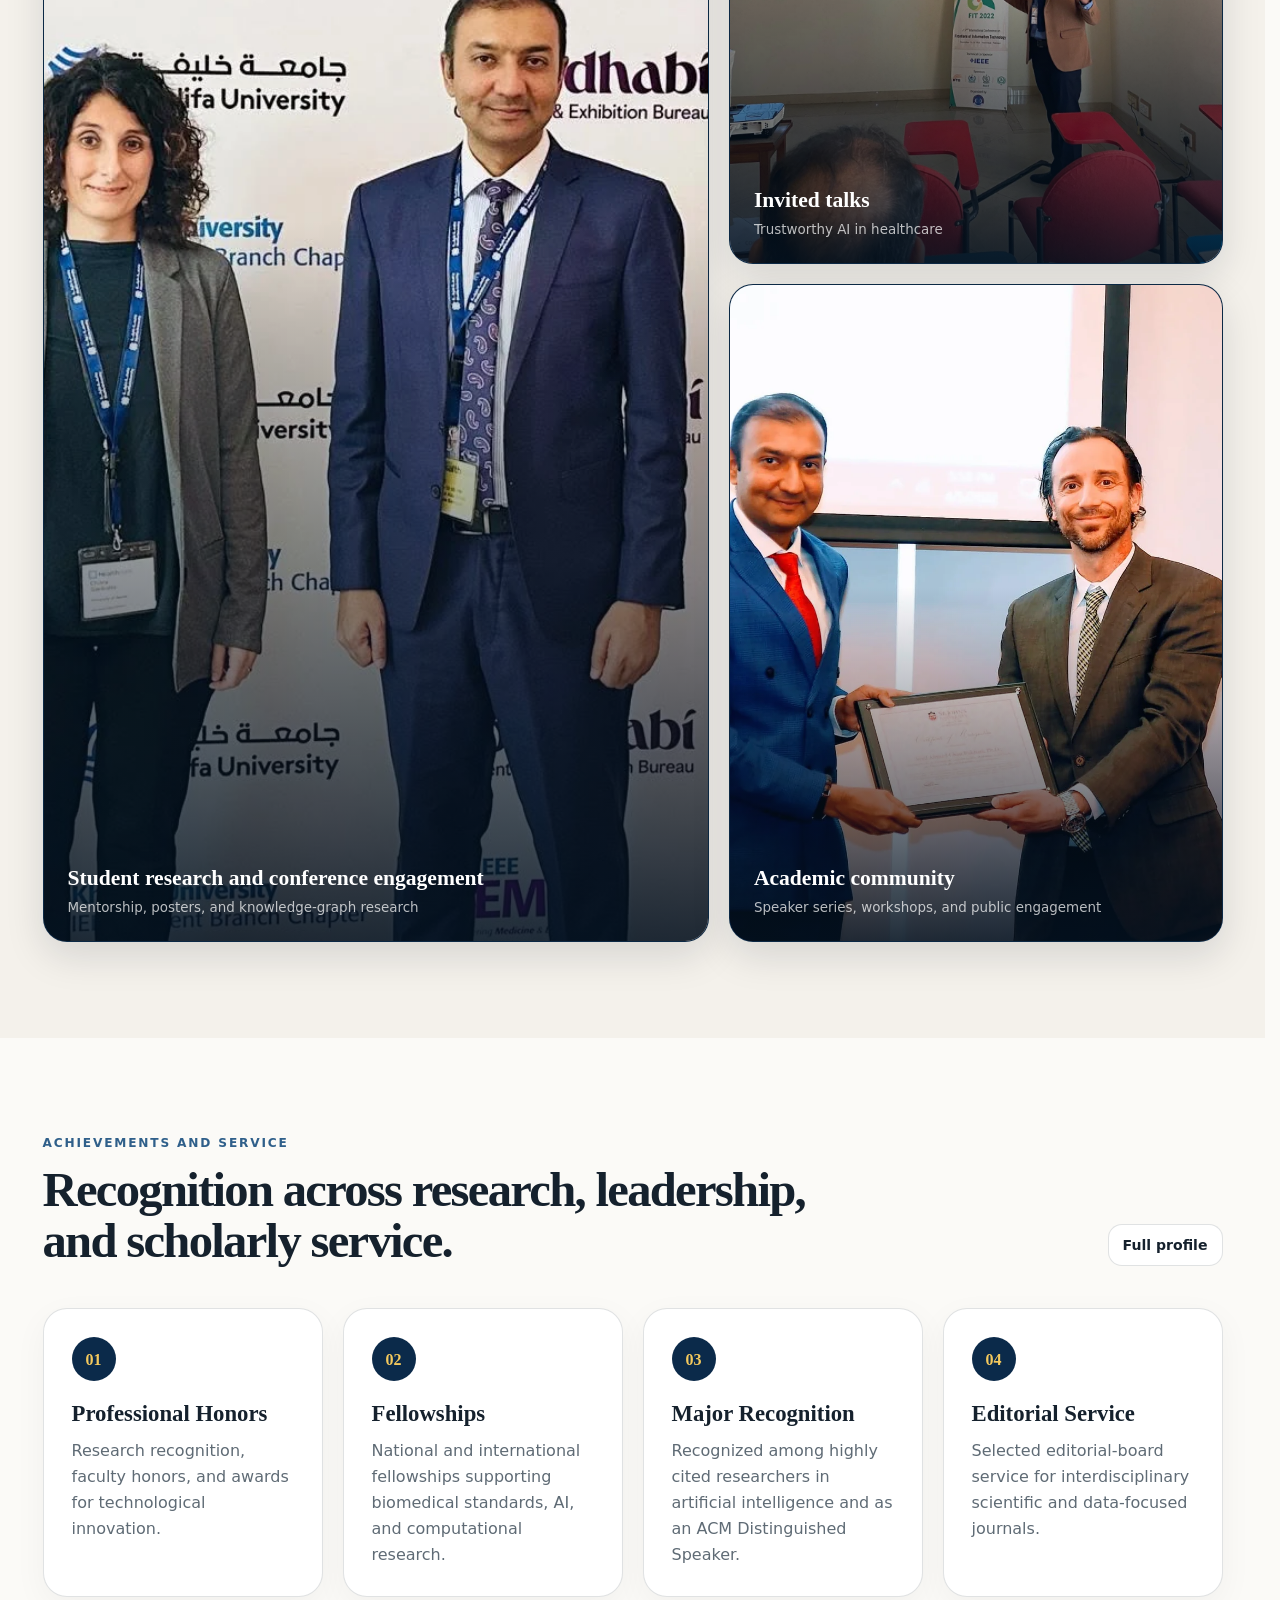
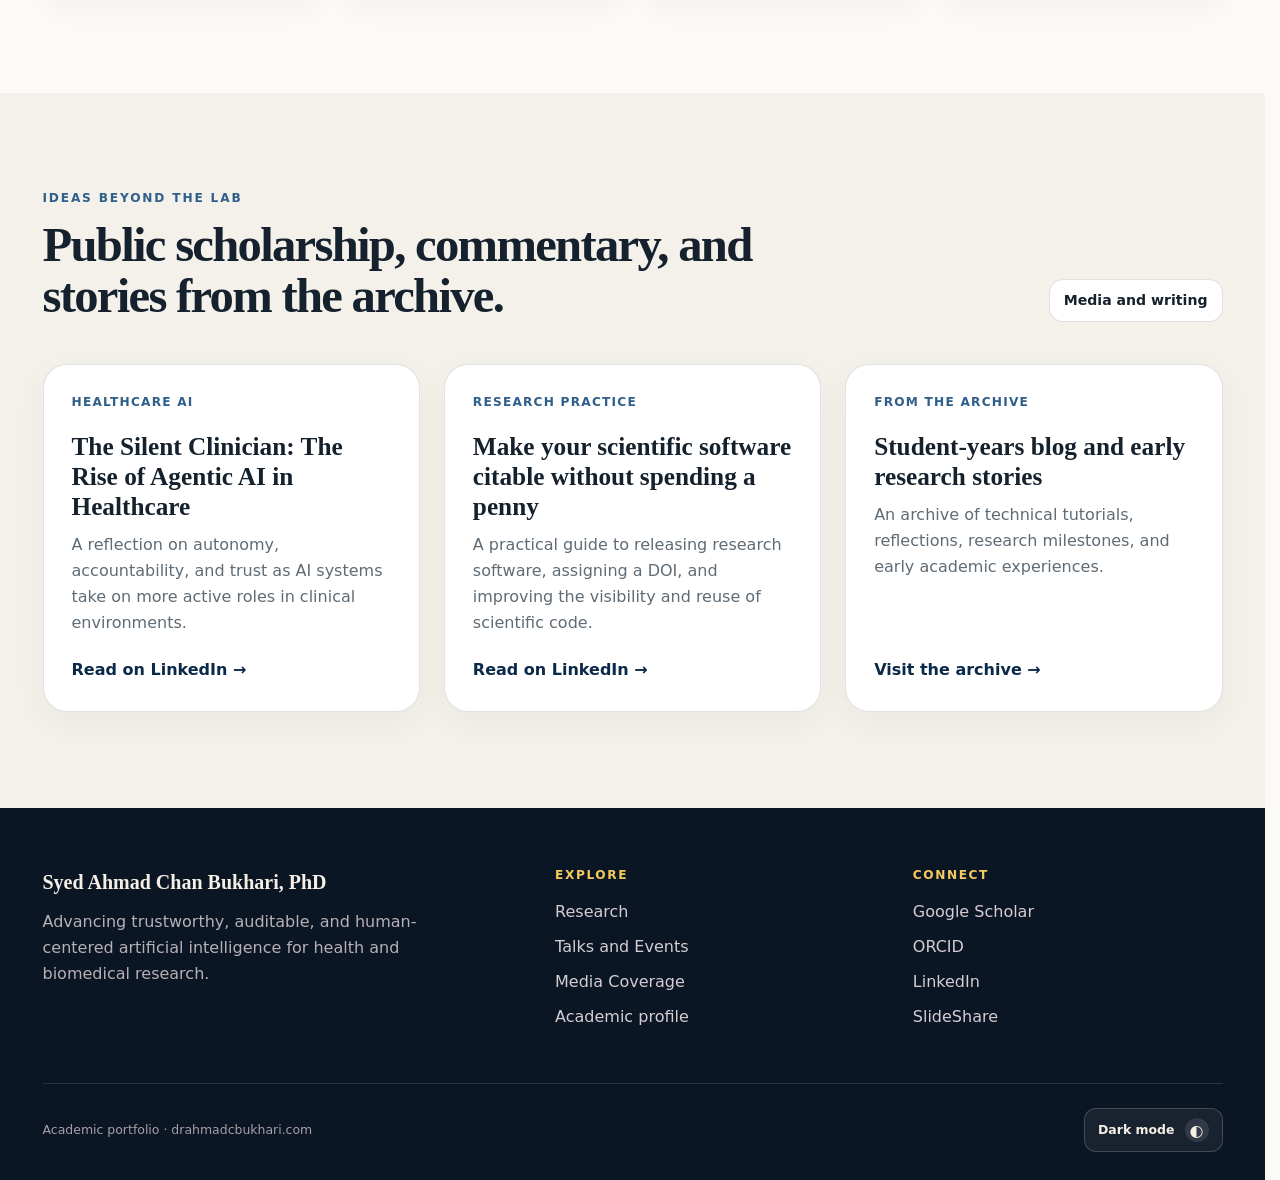
==== commit fd9eb0ca: "Implement portfolio feedback and redesign website pages" ====
--- a/index.html
+++ b/index.html
@@ -1,123 +1,113 @@
 <!doctype html>
-<html lang="en" data-theme="light">
-<head>
-  <meta charset="utf-8">
-  <meta name="viewport" content="width=device-width, initial-scale=1">
-  <title>Syed Ahmad Chan Bukhari, PhD | Trustworthy AI and Health Informatics</title>
-  <meta name="description" content="Academic profile of Dr. Syed Ahmad Chan Bukhari, highlighting trustworthy AI, health informatics, research leadership, selected scholarship, and public resources.">
-  <meta name="theme-color" content="#0b2a4a">
-  <meta property="og:title" content="Syed Ahmad Chan Bukhari, PhD | Trustworthy AI and Health Informatics">
-  <meta property="og:description" content="Academic profile of Dr. Syed Ahmad Chan Bukhari, highlighting trustworthy AI, health informatics, research leadership, selected scholarship, and public resources.">
-  <meta property="og:type" content="website">
-  <link rel="icon" href="assets/images/monogram.svg" type="image/svg+xml">
-  <link rel="stylesheet" href="assets/css/site.css?v=20260729-1">
-  <script defer src="assets/js/site.js?v=20260729-2"></script>
-</head>
-<body data-page="home">
-<a class="skip-link" href="#main">Skip to content</a>
+    <html lang="en" data-theme="light">
+    <head>
+      <meta charset="utf-8">
+      <meta name="viewport" content="width=device-width, initial-scale=1">
+      <title>Syed Ahmad Chan Bukhari, PhD | Academic Leader, Researcher, Educator</title>
+      <meta name="description" content="Professional portfolio of Syed Ahmad Chan Bukhari, PhD, highlighting trustworthy AI, biomedical informatics, academic leadership, talks, media, and public scholarship.">
+      <meta name="theme-color" content="#0b2a4a">
+      <meta property="og:title" content="Syed Ahmad Chan Bukhari, PhD | Academic Leader, Researcher, Educator">
+      <meta property="og:description" content="Professional portfolio of Syed Ahmad Chan Bukhari, PhD, highlighting trustworthy AI, biomedical informatics, academic leadership, talks, media, and public scholarship.">
+      <meta property="og:type" content="website">
+      <meta property="og:url" content="https://drahmadcbukhari.com/">
+      <link rel="canonical" href="https://drahmadcbukhari.com/">
+      <link rel="stylesheet" href="assets/css/site.css?v=20260803-3">
+      <script defer src="assets/js/site.js?v=20260803-1"></script>
+    </head>
+    <body data-page="home">
+    <a class="skip-link" href="#main">Skip to content</a>
 <header class="site-header">
   <div class="container nav-wrap">
-    <a class="brand" href="index.html" aria-label="Syed Ahmad Chan Bukhari home">
-      <img src="assets/images/monogram.svg" alt="" width="44" height="44">
-      <span class="brand-text"><strong>Syed Ahmad Chan Bukhari</strong><span>Trustworthy AI · Health Informatics</span></span>
+    <a class="brand brand-text-only" href="index.html" aria-label="Syed Ahmad Chan Bukhari home">
+      <span class="brand-text"><strong>Syed Ahmad Chan Bukhari, PhD</strong></span>
     </a>
-    <nav class="site-nav" data-site-nav aria-label="Primary navigation">
-      <a href="index.html" data-nav-page="home" aria-current="page">Home</a>
-      <a href="research.html" data-nav-page="research">Research</a>
-      <a href="scholarship.html" data-nav-page="scholarship">Scholarship</a>
-      <a href="leadership.html" data-nav-page="leadership">Profile</a>
-      <a href="resources.html" data-nav-page="resources">Resources</a>
-      <a href="connect.html" data-nav-page="connect">Connect</a>
-    </nav>
-    <div class="nav-actions">
-      <button class="icon-button menu-button" type="button" data-menu-toggle aria-label="Open menu" aria-expanded="false">☰</button>
-    </div>
+    <nav class="site-nav" data-site-nav aria-label="Primary navigation"><a href="index.html" data-nav-page="home" aria-current="page">Home</a><a href="research.html" data-nav-page="research">Research</a><a href="talks-events.html" data-nav-page="talks">Talks and Events</a><a href="media-coverage.html" data-nav-page="media">Media Coverage</a><a href="connect.html" data-nav-page="connect">Connect</a></nav>
+    <div class="nav-actions"><button class="icon-button menu-button" type="button" data-menu-toggle aria-label="Open menu" aria-expanded="false">☰</button></div>
   </div>
 </header>
-
-
-<main id="main">
+    <main id="main" tabindex="-1">
   <section class="hero">
     <div class="container hero-grid">
       <div class="hero-copy reveal">
-        <p class="eyebrow">Academic leader · Researcher · Educator</p>
-        <h1>Syed Ahmad <span>Chan Bukhari</span></h1>
-        <p class="hero-role">Associate Professor of Computer Science · Director of Research · Director of Healthcare Informatics</p>
-        <p class="hero-summary">A researcher in trustworthy artificial intelligence and biomedical informatics, developing transparent, evidence-centered systems that connect advanced computation with meaningful health impact.</p>
-        <div class="hero-actions">
-          <a class="button button-primary" href="research.html">Explore research <span aria-hidden="true">→</span></a>
-          <a class="button button-secondary" href="scholarship.html">View selected scholarship</a>
-        </div>
+        <p class="eyebrow">Academic Leader · Researcher · Educator</p>
+        <h1><span class="hero-name-line">Syed Ahmad</span><span class="hero-name-line hero-name-accent">Chan Bukhari, PhD</span></h1>
+        <p class="hero-role">Advancing trustworthy artificial intelligence, biomedical informatics, and evidence-centered innovation.</p>
+        <p class="hero-summary">Dr. Bukhari brings together research leadership, education, mentorship, and public engagement to build transparent systems that connect advanced computation with meaningful health impact.</p>
+        <div class="hero-actions"><a class="button button-primary" href="research.html">Explore research <span aria-hidden="true">→</span></a><a class="button button-secondary" href="talks-events.html">Talks and events</a></div>
       </div>
       <div class="hero-visual reveal">
         <div class="portrait-shell"><img src="assets/images/dr-bukhari.webp" alt="Portrait of Dr. Syed Ahmad Chan Bukhari" width="880" height="1320"></div>
-        <div class="hero-badge"><strong>Trustworthy AI for health and biomedical discovery</strong><span>Auditability · Explainability · Human oversight · Scientific evidence</span></div>
+        <a class="profile-under-photo" href="leadership.html"><span>Academic background and leadership</span><strong>View full profile →</strong></a>
       </div>
     </div>
   </section>
 
   <section class="trust-strip" aria-label="Selected academic indicators">
     <div class="container trust-grid">
-      <div class="trust-item"><strong>130+</strong><span>Scholarly publications</span></div>
-      <div class="trust-item"><strong>5K+</strong><span>Research citations</span></div>
-      <div class="trust-item"><strong>34</strong><span>Reported h-index</span></div>
-      <div class="trust-item"><strong>Top 2%</strong><span>Recognized AI researcher</span></div>
+      <div class="trust-item"><strong data-scholar-metric="publications">130+</strong><span>Scholarly publications</span></div>
+      <div class="trust-item"><strong data-scholar-metric="citations">5K+</strong><span>Research citations</span></div>
+      <div class="trust-item"><strong data-scholar-metric="h_index">34</strong><span>h-index</span></div>
+      <div class="trust-item"><strong data-scholar-metric="i10_index">59</strong><span>i10-index</span></div>
     </div>
+    <div class="container metrics-note metrics-note-source"><a href="https://scholar.google.com/citations?user=JhWJ5PEAAAAJ&amp;hl=en" target="_blank" rel="noopener">View Google Scholar profile →</a></div>
   </section>
 
   <section class="section">
     <div class="container">
       <div class="section-head reveal"><div><p class="eyebrow">Research direction</p><h2 class="section-title">From prediction to evidence-backed decisions.</h2><p class="section-lede">The work centers on AI systems that can be examined, explained, and responsibly used in high-stakes biomedical environments.</p></div><a class="button button-secondary button-small" href="research.html">All research</a></div>
       <div class="grid-3">
-        <article class="card feature-card reveal"><div class="tag-row"><span class="tag">NIH-supported</span><span class="tag">Neuro-symbolic AI</span></div><h3>Drug Repurposing for Respiratory Disorders</h3><p>Combining machine learning with biomedical knowledge to identify promising uses for existing medicines and reveal the evidence behind each candidate.</p><a class="card-link" href="research.html#drug-repurposing">Explore project →</a></article>
+        <article class="card feature-card reveal"><div class="tag-row"><span class="tag">Neuro-symbolic AI</span><span class="tag">Drug discovery</span></div><h3>Drug Repurposing for Respiratory Disorders</h3><p>Combining machine learning with biomedical knowledge to identify promising uses for existing medicines and reveal the evidence behind each candidate.</p><a class="card-link" href="research.html#drug-repurposing">Explore project →</a></article>
         <article class="card reveal"><span class="card-number">01</span><h3>Trustworthy Medical Coding</h3><p>Hierarchy-aware and explainable systems designed to improve clinical coding accuracy while prioritizing fairness, accountability, and privacy.</p><div class="tag-row"><span class="tag">Health AI</span><span class="tag">Knowledge graphs</span></div><a class="card-link" href="research.html#medical-coding">Explore project →</a></article>
         <article class="card reveal"><span class="card-number">02</span><h3>Biomedical Knowledge Infrastructure</h3><p>Semantic authoring, metadata standards, and graph-based systems that make scientific content more findable, interoperable, reusable, and trustworthy.</p><div class="tag-row"><span class="tag">FAIR data</span><span class="tag">Semantic web</span></div><a class="card-link" href="research.html#biomedical-knowledge">Explore project →</a></article>
       </div>
     </div>
   </section>
 
-  <section class="section-sm">
-    <div class="container statement reveal">
-      <div class="statement-grid"><div class="statement-copy"><p class="eyebrow">Research philosophy</p><blockquote>Better health AI is a function of <em>trust, evidence, and people.</em></blockquote><p>Accuracy is only the beginning. Clinical and biomedical systems must also support transparency, auditability, interoperability, and meaningful human judgment.</p></div><div class="statement-art" role="img" aria-label="Abstract network connecting evidence, trust, people, and impact"></div></div>
-    </div>
-  </section>
+  <section class="section-sm"><div class="container statement reveal"><div class="statement-grid"><div class="statement-copy"><p class="eyebrow">Research Philosophy</p><blockquote>Better health AI is a function of <em>trust, evidence, and people.</em></blockquote><p>Accuracy is only the beginning. Clinical and biomedical systems must also support transparency, auditability, interoperability, and meaningful human judgment.</p></div><div class="statement-art" role="img" aria-label="Abstract network connecting evidence, trust, people, and impact"></div></div></div></section>
 
-  <section class="section section-alt">
+  <section class="section section-alt" id="journey">
     <div class="container">
-      <div class="section-head reveal"><div><p class="eyebrow">Selected scholarship</p><h2 class="section-title">Research with lasting scientific and practical relevance.</h2></div><a class="button button-secondary button-small" href="scholarship.html">Browse scholarship</a></div>
-      <div class="grid-3">
-        <article class="card paper-card reveal"><span class="venue">Nature Immunology · Standards</span><h3>Adaptive Immune Receptor Repertoire Community recommendations for sharing immune-repertoire sequencing data</h3><p>Community recommendations that strengthened reproducibility and data sharing across immune-repertoire research.</p><div class="paper-meta"><span class="tag">Co-first author</span><span class="tag">Immunology</span></div><a class="card-link" href="https://doi.org/10.1038/ni.3873" target="_blank" rel="noopener">Read publication →</a></article>
-        <article class="card paper-card reveal"><span class="venue">Information Sciences · Trustworthy publishing</span><h3>A socio-technical approach to trustworthy semantic biomedical content generation and sharing</h3><p>A human-centered framework for creating machine-interpretable biomedical content while preserving expert validation and trust.</p><div class="paper-meta"><span class="tag">Semantic AI</span><span class="tag">Human-centered</span></div><a class="card-link" href="https://doi.org/10.1016/j.ins.2024.120441" target="_blank" rel="noopener">Read publication →</a></article>
-        <article class="card paper-card reveal"><span class="venue">BMC Bioinformatics · Knowledge graphs</span><h3>LinkedImm: a linked data graph database for integrating immunological data</h3><p>A graph knowledgebase that integrates heterogeneous immunological data to support systems vaccinology research.</p><div class="paper-meta"><span class="tag">Graph database</span><span class="tag">Data integration</span></div><a class="card-link" href="https://doi.org/10.1186/s12859-021-04031-9" target="_blank" rel="noopener">Read publication →</a></article>
+      <div class="section-head reveal"><div><p class="eyebrow">Journey and engagement</p><h2 class="section-title">Research in conversation with people and communities.</h2><p class="section-lede">Selected moments from presentations, student mentorship, conferences, and public-facing academic events.</p></div><a class="button button-secondary button-small" href="talks-events.html">Explore events</a></div>
+      <div class="event-gallery">
+        <a class="event-photo event-photo-large" href="https://www.linkedin.com/posts/drahmadbukhari_st-johns-university-please-stop-by-poster-activity-7183507562699358208-w80x" target="_blank" rel="noopener"><img src="assets/images/event-conference.webp" alt="Dr. Bukhari with colleagues at an IEEE healthcare conference"><span><strong>Student research and conference engagement</strong><small>Mentorship, posters, and knowledge-graph research</small></span></a>
+        <a class="event-photo" href="https://www.linkedin.com/posts/drahmadbukhari_ieeehealthcom-aiinhealthcare-trustworthyai-activity-7386442346067927040-SM3e" target="_blank" rel="noopener"><img src="assets/images/event-talk.webp" alt="Dr. Bukhari delivering a conference presentation"><span><strong>Invited talks</strong><small>Trustworthy AI in healthcare</small></span></a>
+        <a class="event-photo" href="https://www.linkedin.com/posts/drahmadbukhari_waterequity-publichealth-communitydevelopment-activity-7166582670968225793-wY_a" target="_blank" rel="noopener"><img src="assets/images/event-recognition.webp" alt="Dr. Bukhari receiving an academic recognition"><span><strong>Academic community</strong><small>Speaker series, workshops, and public engagement</small></span></a>
       </div>
     </div>
   </section>
 
   <section class="section">
     <div class="container">
-      <div class="section-head reveal"><div><p class="eyebrow">Commentary and public scholarship</p><h2 class="section-title">Ideas for responsible innovation beyond the lab.</h2><p class="section-lede">Selected writing on agentic AI, digital well-being, scientific software, and translating research into human-centered practice.</p></div><a class="button button-secondary button-small" href="resources.html">View resources</a></div>
+      <div class="section-head reveal"><div><p class="eyebrow">Achievements and service</p><h2 class="section-title">Recognition across research, leadership, and scholarly service.</h2></div><a class="button button-secondary button-small" href="leadership.html#recognition">Full profile</a></div>
+      <div class="grid-4 achievement-grid">
+        <article class="card achievement-card"><span class="achievement-mark">01</span><h3>Professional Honors</h3><p>Research recognition, faculty honors, and awards for technological innovation.</p></article>
+        <article class="card achievement-card"><span class="achievement-mark">02</span><h3>Fellowships</h3><p>National and international fellowships supporting biomedical standards, AI, and computational research.</p></article>
+        <article class="card achievement-card"><span class="achievement-mark">03</span><h3>Major Recognition</h3><p>Recognized among highly cited researchers in artificial intelligence and as an ACM Distinguished Speaker.</p></article>
+        <article class="card achievement-card"><span class="achievement-mark">04</span><h3>Editorial Service</h3><p>Selected editorial-board service for interdisciplinary scientific and data-focused journals.</p></article>
+      </div>
+    </div>
+  </section>
+
+  <section class="section section-alt">
+    <div class="container">
+      <div class="section-head reveal"><div><p class="eyebrow">Ideas beyond the lab</p><h2 class="section-title">Public scholarship, commentary, and stories from the archive.</h2></div><a class="button button-secondary button-small" href="media-coverage.html">Media and writing</a></div>
       <div class="grid-3">
-        <article class="card article-card reveal"><span class="article-kicker">Healthcare AI</span><h3>The Silent Clinician: The Rise of Agentic AI in Healthcare</h3><p>A cautionary reflection on autonomy, accountability, and trust as AI systems take on more active roles in clinical environments.</p><a class="card-link" href="https://www.linkedin.com/pulse/silent-clinician-rise-agentic-ai-healthcare-bukhari-phd-hd8oe" target="_blank" rel="noopener">Read on LinkedIn →</a></article>
-        <article class="card article-card reveal"><span class="article-kicker">Digital well-being</span><h3>Digital Fentanyl: The Unseen Crisis of Habit-Forming Applications</h3><p>A call for healthier technology design that protects attention, supports families, and treats digital well-being as a public-health concern.</p><a class="card-link" href="https://www.linkedin.com/pulse/digital-fentanyl-unseen-crisis-habit-forming-bukhari-phd-r6hve" target="_blank" rel="noopener">Read on LinkedIn →</a></article>
-        <article class="card article-card reveal"><span class="article-kicker">Research practice</span><h3>Make your scientific software citable without spending a penny</h3><p>A practical guide to releasing research software, assigning a DOI, and improving the visibility and reuse of scientific code.</p><a class="card-link" href="https://www.linkedin.com/pulse/make-your-scientific-software-citable-without-spending-bukhari" target="_blank" rel="noopener">Read on LinkedIn →</a></article>
+        <article class="card article-card"><span class="article-kicker">Healthcare AI</span><h3>The Silent Clinician: The Rise of Agentic AI in Healthcare</h3><p>A reflection on autonomy, accountability, and trust as AI systems take on more active roles in clinical environments.</p><a class="card-link" href="https://www.linkedin.com/pulse/silent-clinician-rise-agentic-ai-healthcare-bukhari-phd-hd8oe" target="_blank" rel="noopener">Read on LinkedIn →</a></article>
+        <article class="card article-card"><span class="article-kicker">Research practice</span><h3>Make your scientific software citable without spending a penny</h3><p>A practical guide to releasing research software, assigning a DOI, and improving the visibility and reuse of scientific code.</p><a class="card-link" href="https://www.linkedin.com/pulse/make-your-scientific-software-citable-without-spending-bukhari" target="_blank" rel="noopener">Read on LinkedIn →</a></article>
+        <article class="card article-card"><span class="article-kicker">From the archive</span><h3>Student-years blog and early research stories</h3><p>An archive of technical tutorials, reflections, research milestones, and early academic experiences.</p><a class="card-link" href="https://ahmedchan.wordpress.com/" target="_blank" rel="noopener">Visit the archive →</a></article>
       </div>
     </div>
   </section>
 </main>
-
-<footer class="site-footer">
+    <footer class="site-footer">
   <div class="container">
     <div class="footer-grid">
-      <div class="footer-brand">
-        <img src="assets/images/monogram.svg" alt="" width="52" height="52">
-        <div><strong>Syed Ahmad Chan Bukhari, PhD</strong><p>Advancing trustworthy, auditable, and human-centered artificial intelligence for health and biomedical research.</p></div>
-      </div>
-      <div class="footer-links"><h2>Explore</h2><a href="research.html">Research</a><a href="scholarship.html">Scholarship</a><a href="leadership.html">Academic profile</a><a href="resources.html">Commentary and resources</a></div>
-      <div class="footer-links"><h2>Connect</h2><a href="https://scholar.google.com/citations?user=JhWJ5PEAAAAJ&hl=en" target="_blank" rel="noopener">Google Scholar</a><a href="https://orcid.org/0000-0002-6517-5261" target="_blank" rel="noopener">ORCID</a><a href="https://www.linkedin.com/in/drahmadbukhari/" target="_blank" rel="noopener">LinkedIn</a><a href="https://github.com/SJU-Bukhari-Lab" target="_blank" rel="noopener">GitHub</a></div>
+      <div class="footer-brand footer-brand-text-only"><div><strong>Syed Ahmad Chan Bukhari, PhD</strong><p>Advancing trustworthy, auditable, and human-centered artificial intelligence for health and biomedical research.</p></div></div>
+      <div class="footer-links"><h2>Explore</h2><a href="research.html">Research</a><a href="talks-events.html">Talks and Events</a><a href="media-coverage.html">Media Coverage</a><a href="leadership.html">Academic profile</a></div>
+      <div class="footer-links"><h2>Connect</h2><a href="https://scholar.google.com/citations?user=JhWJ5PEAAAAJ&amp;hl=en" target="_blank" rel="noopener">Google Scholar</a><a href="https://orcid.org/0000-0002-6517-5261" target="_blank" rel="noopener">ORCID</a><a href="https://www.linkedin.com/in/drahmadbukhari/" target="_blank" rel="noopener">LinkedIn</a><a href="https://www.slideshare.net/bukharig8?itemsPerPage=14" target="_blank" rel="noopener">SlideShare</a></div>
     </div>
-    <div class="footer-bottom"><span>Independent academic profile website concept.</span><button class="footer-theme-button" type="button" data-theme-toggle aria-label="Switch color theme"><span data-theme-label>Dark mode</span><span data-theme-icon aria-hidden="true">◐</span></button></div>
+    <div class="footer-bottom"><span>Academic portfolio · drahmadcbukhari.com</span><button class="footer-theme-button" type="button" data-theme-toggle aria-label="Switch color theme"><span data-theme-label>Dark mode</span><span data-theme-icon aria-hidden="true">◐</span></button></div>
   </div>
 </footer>
-
-</body>
-</html>+    </body>
+    </html>
--- a/assets/css/site.css
+++ b/assets/css/site.css
@@ -75,10 +75,11 @@
 
 .hero { position: relative; overflow: hidden; padding: 70px 0 74px; }
 .hero::before { content: ""; position: absolute; inset: 0 0 auto; height: 420px; pointer-events: none; background: radial-gradient(circle at 75% 15%, rgba(244, 201, 93, .22), transparent 34%), radial-gradient(circle at 15% 20%, rgba(11, 42, 74, .14), transparent 32%); }
-.hero-grid { position: relative; display: grid; grid-template-columns: 1.08fr .92fr; align-items: center; gap: 64px; }
-.hero-copy h1 { margin: 0; font-family: Georgia, "Times New Roman", serif; font-size: clamp(2.9rem, 5.5vw, 5.65rem); line-height: .92; letter-spacing: -.055em; }
-.hero-copy h1 span { display: block; color: var(--wine); }
-[data-theme="dark"] .hero-copy h1 span { color: var(--gold); }
+.hero-grid { position: relative; display: grid; grid-template-columns: 1.12fr .88fr; align-items: center; gap: 58px; }
+.hero-copy h1 { margin: 0; font-family: Georgia, "Times New Roman", serif; font-size: clamp(2.75rem, 4.55vw, 4.85rem); line-height: .96; letter-spacing: -.047em; }
+.hero-name-line { display: block; white-space: nowrap; }
+.hero-name-accent { color: var(--wine); }
+[data-theme="dark"] .hero-name-accent { color: var(--gold); }
 .hero-role { margin: 26px 0 0; font-size: 1.08rem; font-weight: 800; letter-spacing: .015em; }
 .hero-summary { max-width: 660px; margin: 20px 0 0; color: var(--muted); font-size: 1.16rem; }
 .hero-actions { display: flex; flex-wrap: wrap; gap: 12px; margin-top: 30px; }
@@ -321,3 +322,250 @@
   .site-nav a:hover { background: var(--surface-2); border-left-color: color-mix(in srgb, var(--gold-deep) 45%, transparent); }
   .site-nav a[aria-current="page"] { background: var(--surface-2); border-left-color: var(--gold-deep); }
 }
+
+/* Portfolio revision: personal profile, event gallery, achievements, and metrics */
+.profile-under-photo {
+  position: absolute;
+  z-index: 4;
+  right: 18px;
+  bottom: 22px;
+  width: min(310px, 72%);
+  padding: 16px 18px;
+  border: 1px solid rgba(255,255,255,.3);
+  border-radius: 18px;
+  background: rgba(6, 26, 45, .9);
+  color: #fff;
+  text-decoration: none;
+  box-shadow: var(--shadow);
+  backdrop-filter: blur(12px);
+}
+.profile-under-photo span { display: block; color: rgba(255,255,255,.72); font-size: .76rem; font-weight: 800; letter-spacing: .05em; text-transform: uppercase; }
+.profile-under-photo strong { display: block; margin-top: 5px; color: var(--gold); font-family: Georgia, serif; font-size: 1.05rem; }
+.profile-under-photo:hover strong { text-decoration: underline; text-underline-offset: 4px; }
+.metrics-note { display: flex; justify-content: space-between; align-items: center; gap: 18px; padding-block: 12px; color: var(--muted); font-size: .78rem; }
+.metrics-note a { color: var(--wine); font-weight: 850; text-decoration: none; }
+[data-theme="dark"] .metrics-note a { color: var(--gold); }
+.event-gallery { display: grid; grid-template-columns: 1.35fr 1fr; grid-template-rows: repeat(2, minmax(230px, 1fr)); gap: 20px; }
+.event-photo { position: relative; min-height: 260px; overflow: hidden; border: 1px solid var(--line); border-radius: var(--radius); background: var(--wine); box-shadow: 0 14px 38px rgba(15, 26, 38, .13); color: #fff; text-decoration: none; }
+.event-photo-large { grid-row: 1 / 3; min-height: 540px; }
+.event-photo img { width: 100%; height: 100%; object-fit: cover; transition: transform .35s ease; }
+.event-photo::after { content: ""; position: absolute; inset: 0; background: linear-gradient(180deg, transparent 46%, rgba(3, 17, 31, .88)); }
+.event-photo span { position: absolute; z-index: 2; left: 24px; right: 24px; bottom: 22px; }
+.event-photo strong { display: block; font-family: Georgia, serif; font-size: 1.35rem; line-height: 1.12; }
+.event-photo small { display: block; margin-top: 7px; color: rgba(255,255,255,.72); font-size: .84rem; }
+.event-photo:hover img { transform: scale(1.025); }
+.gallery-note { margin: 22px 0 0; padding: 14px 17px; border-left: 4px solid var(--gold-deep); background: var(--surface); color: var(--muted); border-radius: 0 12px 12px 0; font-size: .86rem; }
+.gallery-note code { color: var(--ink); font-weight: 800; }
+.achievement-card { min-height: 250px; }
+.achievement-mark { display: inline-grid; place-items: center; width: 44px; height: 44px; border-radius: 50%; background: var(--wine); color: var(--gold); font-family: Georgia, serif; font-weight: 900; }
+.button-row { display: flex; flex-wrap: wrap; gap: 12px; }
+.project-detail { display: grid; grid-template-columns: 1.05fr .95fr; align-items: start; gap: 58px; }
+.project-panel { min-height: 280px; }
+.project-panel h3 { margin-top: 0; }
+.event-type { display: inline-flex; padding: 5px 10px; border-radius: 999px; background: rgba(244,201,93,.2); color: var(--wine); font-size: .72rem; font-weight: 900; letter-spacing: .08em; text-transform: uppercase; }
+[data-theme="dark"] .event-type { color: var(--gold); }
+.talk-timeline .timeline-item h3 { margin-top: 12px; }
+.slide-card { min-height: 250px; display: flex; flex-direction: column; }
+.slide-card .card-link { margin-top: auto; padding-top: 22px; }
+.media-card { min-height: 330px; display: flex; flex-direction: column; }
+.media-card .card-link { margin-top: auto; padding-top: 24px; }
+.featured-media { background: linear-gradient(145deg, var(--wine), #202d3a); color: #fff; }
+.featured-media p { color: rgba(255,255,255,.72); }
+.featured-media .article-kicker, .featured-media .card-link { color: var(--gold); }
+.obfuscated-email { margin-top: 22px !important; color: var(--wine) !important; font-weight: 900; letter-spacing: .02em; }
+[data-theme="dark"] .obfuscated-email { color: var(--gold) !important; }
+.contact-icon.icon-text { font-family: Inter, sans-serif; font-weight: 950; }
+
+@media (max-width: 1020px) {
+  .profile-under-photo { right: 8px; }
+  .project-detail { grid-template-columns: 1fr; gap: 30px; }
+  .achievement-grid { grid-template-columns: repeat(2, 1fr); }
+}
+@media (max-width: 720px) {
+  .profile-under-photo { left: 0; right: auto; bottom: 18px; width: min(330px, 82%); }
+  .metrics-note { align-items: flex-start; flex-direction: column; }
+  .event-gallery { grid-template-columns: 1fr; grid-template-rows: auto; }
+  .event-photo, .event-photo-large { grid-row: auto; min-height: 310px; }
+  .achievement-grid { grid-template-columns: 1fr; }
+  .button-row { margin-top: 24px; }
+}
+
+
+/* Homepage refinement: cleaner header and controlled two-line name */
+body[data-page="home"] .brand-text span {
+  display: none;
+}
+
+@media (max-width: 760px) {
+  .hero-name-line {
+    white-space: normal;
+  }
+}
+
+/* Homepage refinement: text-first identity and larger portrait treatment */
+body[data-page="home"] .brand-text-only {
+  position: relative;
+  gap: 0;
+  padding-left: 17px;
+}
+
+body[data-page="home"] .brand-text-only::before {
+  content: "";
+  position: absolute;
+  left: 0;
+  top: 50%;
+  width: 4px;
+  height: 31px;
+  border-radius: 999px;
+  background: var(--gold-deep);
+  transform: translateY(-50%);
+}
+
+body[data-page="home"] .brand-text-only .brand-text strong {
+  font-size: 1.08rem;
+  letter-spacing: -.018em;
+}
+
+body[data-page="home"] .hero-grid {
+  grid-template-columns: 1.04fr .96fr;
+  gap: 48px;
+}
+
+body[data-page="home"] .hero-copy h1 {
+  font-size: clamp(3.15rem, 4.25vw, 4.55rem);
+  line-height: .95;
+}
+
+body[data-page="home"] .hero-name-line {
+  display: block;
+  white-space: nowrap;
+}
+
+body[data-page="home"] .hero-visual {
+  min-height: 640px;
+}
+
+body[data-page="home"] .portrait-shell {
+  inset: 0 0 0 18px;
+}
+
+body[data-page="home"] .profile-under-photo {
+  left: -38px;
+  right: auto;
+  bottom: 36px;
+  width: min(350px, 78%);
+  padding: 20px 22px;
+  border: 1px solid rgba(16, 39, 62, .12);
+  background: rgba(255, 255, 255, .96);
+  color: #142231;
+  box-shadow: 0 20px 50px rgba(11, 42, 74, .18);
+  backdrop-filter: blur(14px);
+}
+
+body[data-page="home"] .profile-under-photo span {
+  color: #5d6974;
+}
+
+body[data-page="home"] .profile-under-photo strong {
+  color: var(--wine);
+}
+
+body[data-page="home"] .metrics-note-source {
+  justify-content: flex-end;
+}
+
+body[data-page="home"] .footer-brand-text-only {
+  display: block;
+}
+
+@media (max-width: 1020px) {
+  body[data-page="home"] .hero-visual {
+    min-height: 580px;
+    max-width: 670px;
+  }
+
+  body[data-page="home"] .portrait-shell {
+    left: 26px;
+  }
+
+  body[data-page="home"] .profile-under-photo {
+    left: 0;
+    bottom: 28px;
+  }
+}
+
+@media (max-width: 720px) {
+  body[data-page="home"] .brand-text-only {
+    padding-left: 13px;
+  }
+
+  body[data-page="home"] .brand-text-only::before {
+    width: 3px;
+    height: 26px;
+  }
+
+  body[data-page="home"] .brand-text-only .brand-text strong {
+    font-size: .94rem;
+  }
+
+  body[data-page="home"] .hero-copy h1 {
+    font-size: clamp(2.75rem, 12vw, 4rem);
+  }
+
+  body[data-page="home"] .hero-name-line {
+    white-space: normal;
+  }
+
+  body[data-page="home"] .hero-visual {
+    min-height: 520px;
+  }
+
+  body[data-page="home"] .portrait-shell {
+    left: 0;
+  }
+
+  body[data-page="home"] .profile-under-photo {
+    left: 14px;
+    bottom: 18px;
+    width: min(330px, calc(100% - 28px));
+  }
+}
+
+/* Global text-first header identity: keep navigation visually identical on every page. */
+.brand-text-only {
+  position: relative;
+  gap: 0;
+  padding-left: 17px;
+}
+
+.brand-text-only::before {
+  content: "";
+  position: absolute;
+  left: 0;
+  top: 50%;
+  width: 4px;
+  height: 31px;
+  border-radius: 999px;
+  background: var(--gold-deep);
+  transform: translateY(-50%);
+}
+
+.brand-text-only .brand-text strong {
+  font-size: 1.08rem;
+  letter-spacing: -.018em;
+}
+
+@media (max-width: 720px) {
+  .brand-text-only {
+    padding-left: 13px;
+  }
+
+  .brand-text-only::before {
+    width: 3px;
+    height: 26px;
+  }
+
+  .brand-text-only .brand-text strong {
+    font-size: .94rem;
+  }
+}
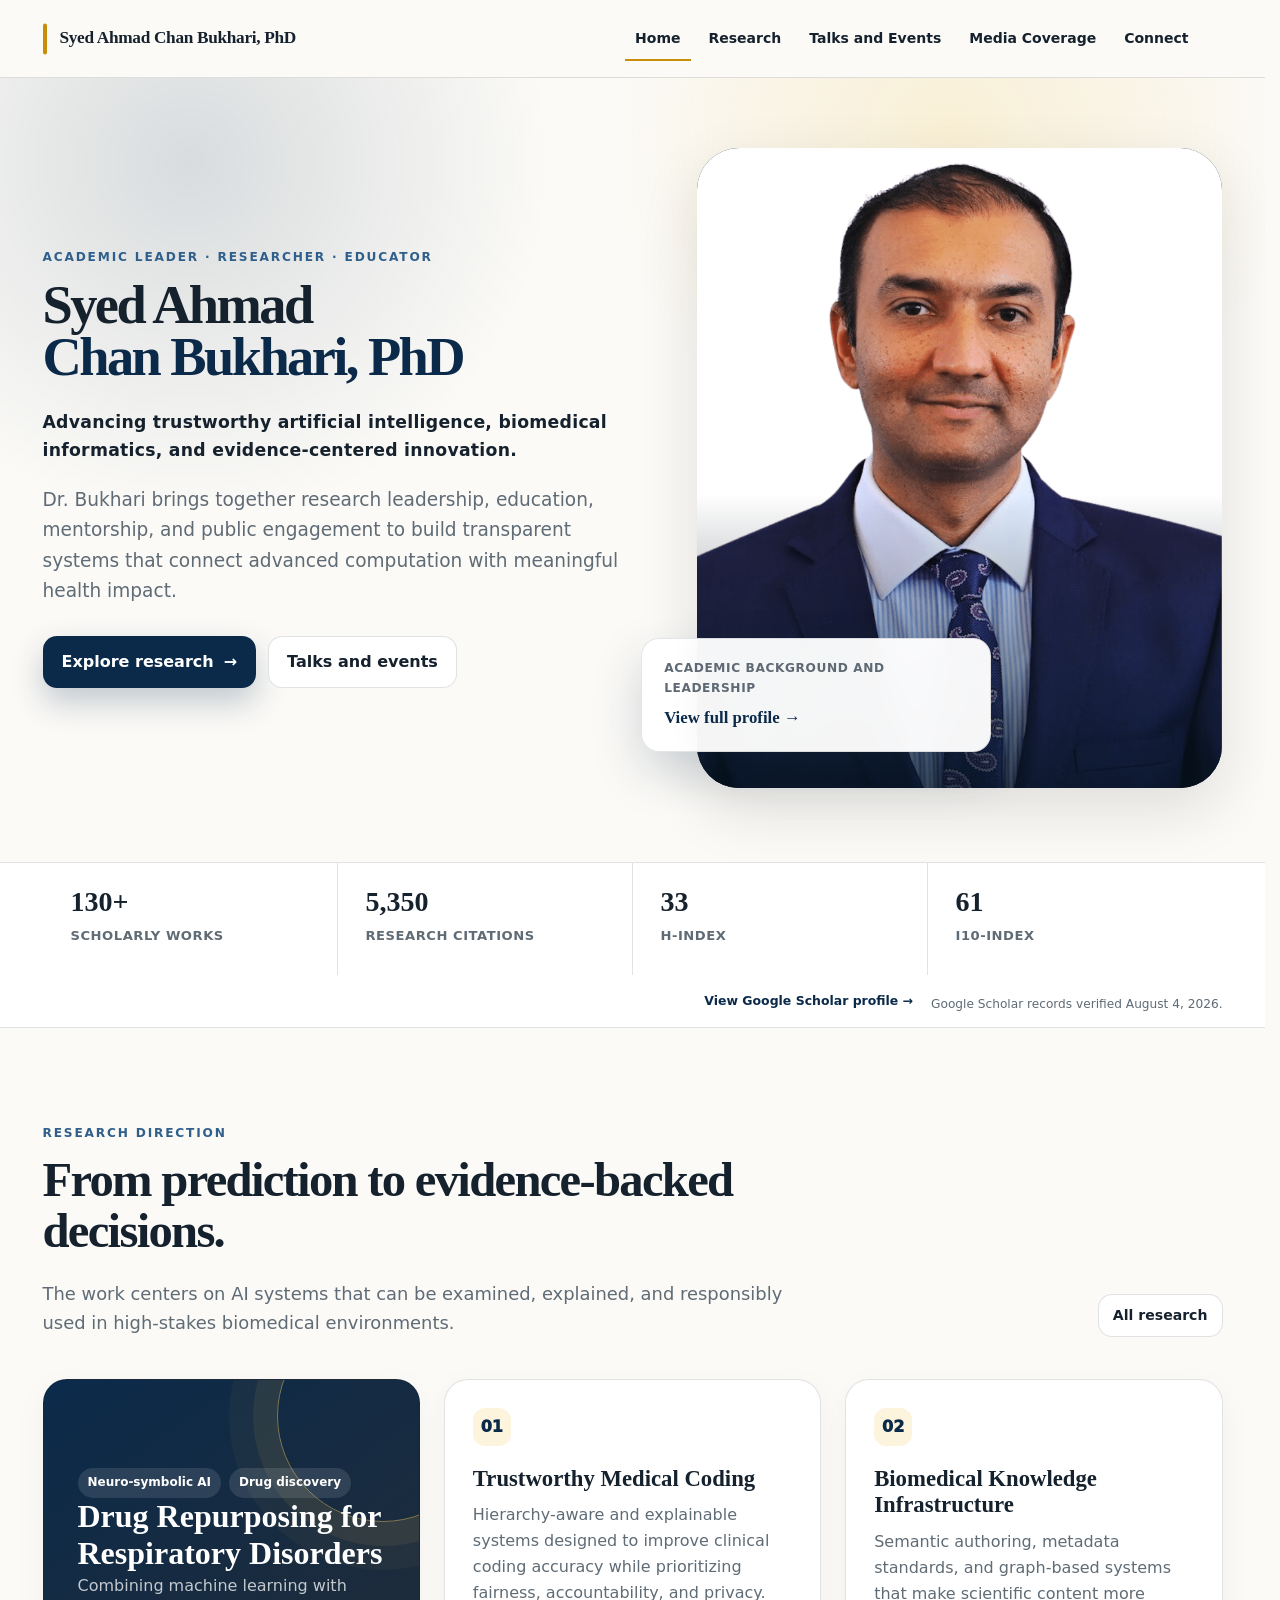
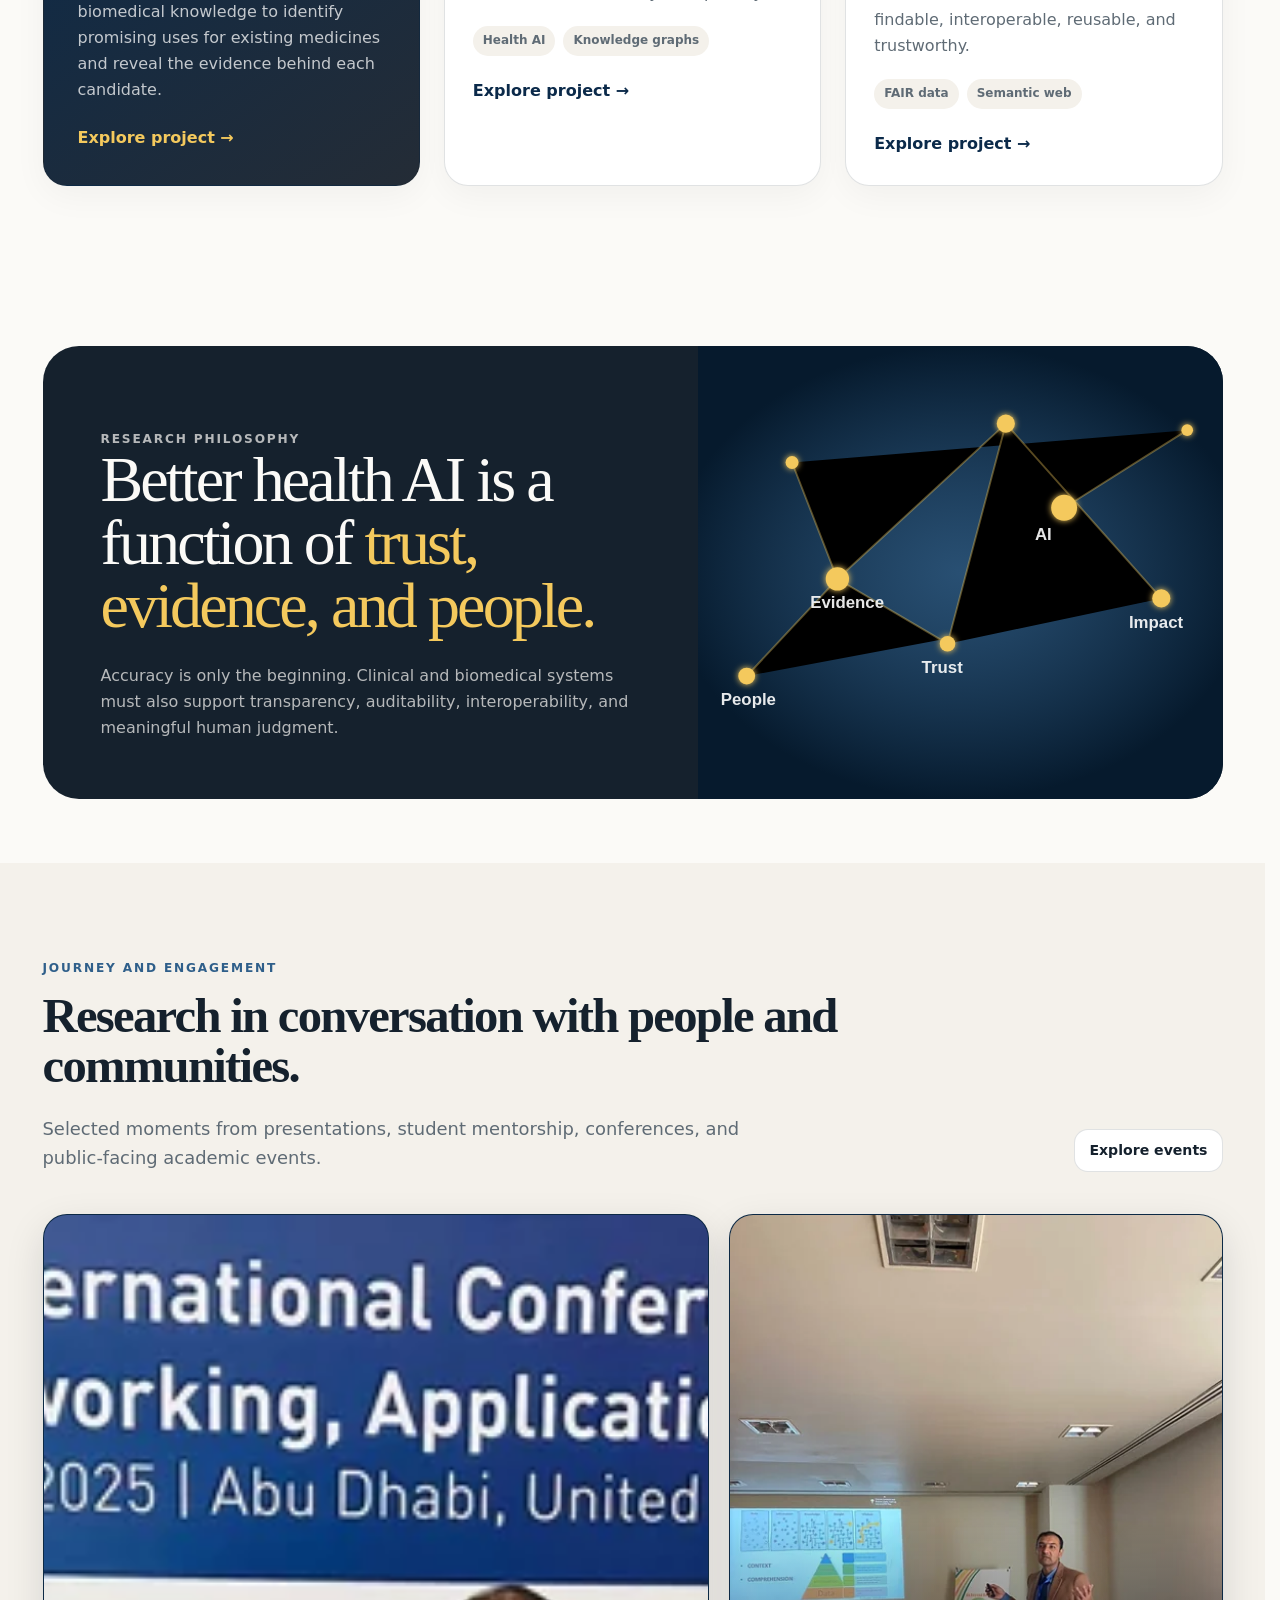
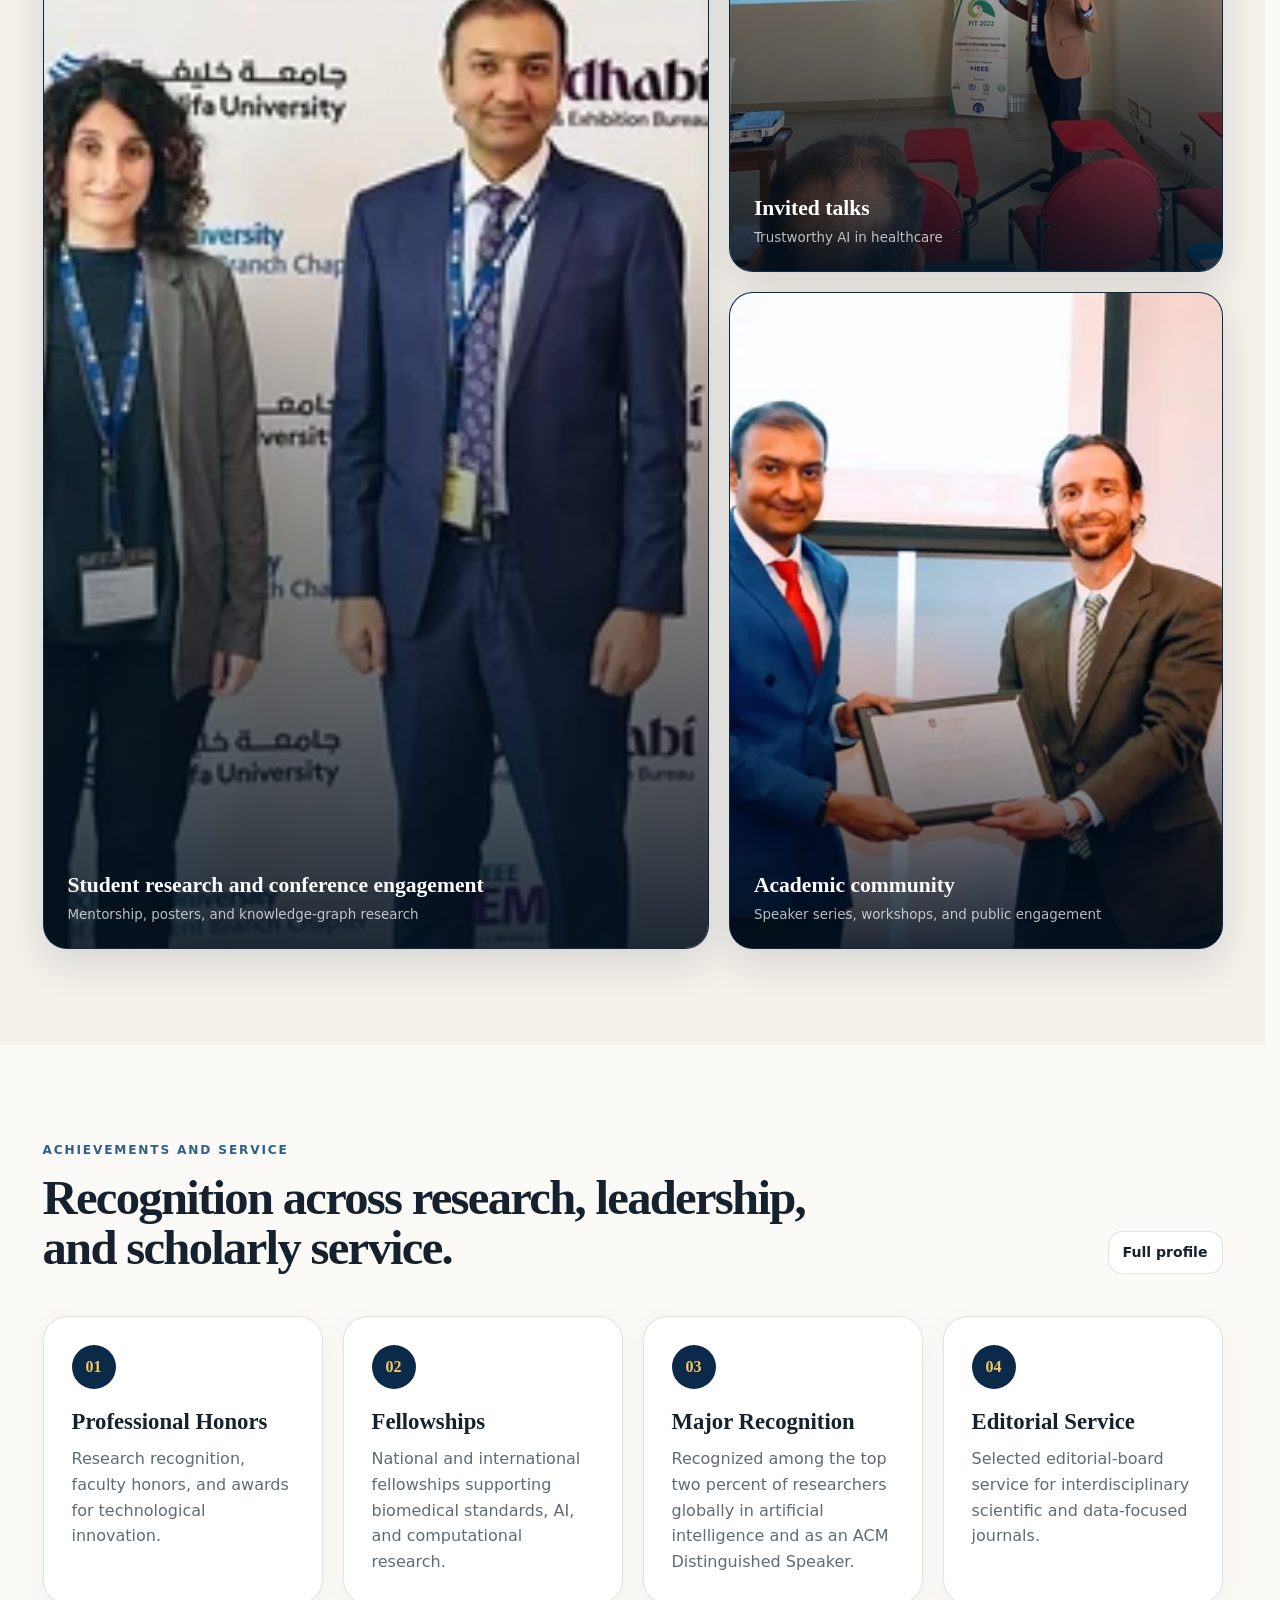
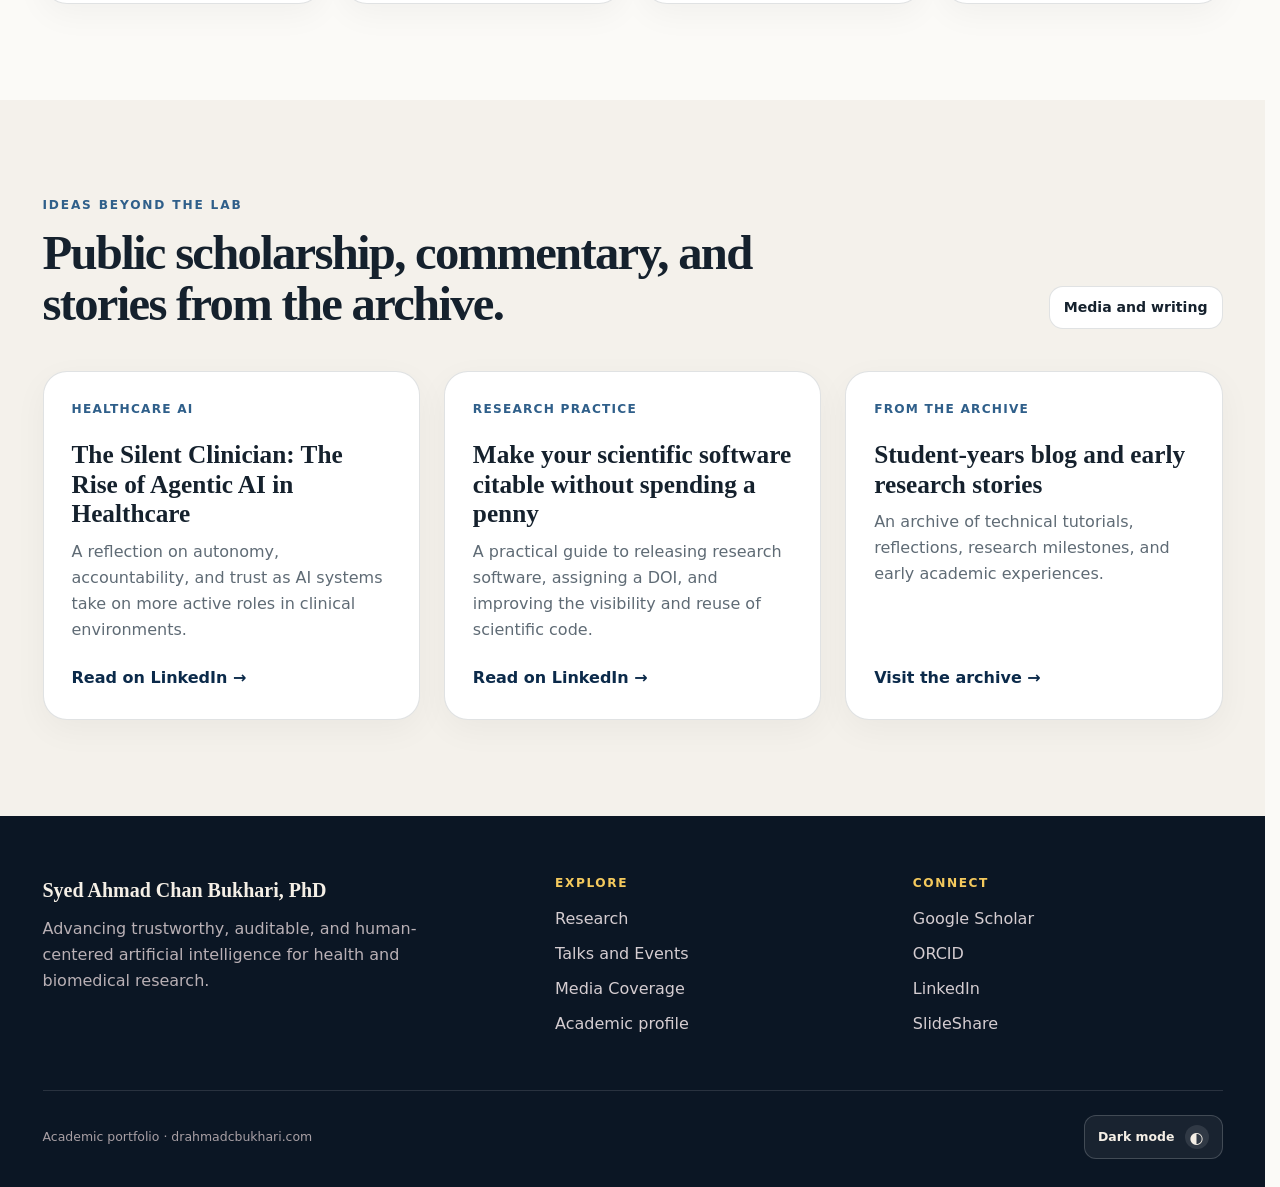
==== commit fc9de49a: "Improve accuracy accessibility and site architecture" ====
--- a/index.html
+++ b/index.html
@@ -1,113 +1,163 @@
-<!doctype html>
-    <html lang="en" data-theme="light">
-    <head>
-      <meta charset="utf-8">
-      <meta name="viewport" content="width=device-width, initial-scale=1">
-      <title>Syed Ahmad Chan Bukhari, PhD | Academic Leader, Researcher, Educator</title>
-      <meta name="description" content="Professional portfolio of Syed Ahmad Chan Bukhari, PhD, highlighting trustworthy AI, biomedical informatics, academic leadership, talks, media, and public scholarship.">
-      <meta name="theme-color" content="#0b2a4a">
-      <meta property="og:title" content="Syed Ahmad Chan Bukhari, PhD | Academic Leader, Researcher, Educator">
-      <meta property="og:description" content="Professional portfolio of Syed Ahmad Chan Bukhari, PhD, highlighting trustworthy AI, biomedical informatics, academic leadership, talks, media, and public scholarship.">
-      <meta property="og:type" content="website">
-      <meta property="og:url" content="https://drahmadcbukhari.com/">
-      <link rel="canonical" href="https://drahmadcbukhari.com/">
-      <link rel="stylesheet" href="assets/css/site.css?v=20260803-3">
-      <script defer src="assets/js/site.js?v=20260803-1"></script>
-    </head>
-    <body data-page="home">
-    <a class="skip-link" href="#main">Skip to content</a>
+<!DOCTYPE html>
+
+<html data-theme="light" lang="en">
+<head>
+<meta charset="utf-8"/>
+<meta content="width=device-width, initial-scale=1" name="viewport"/>
+<title>Syed Ahmad Chan Bukhari, PhD | Academic Leader, Researcher, Educator</title>
+<meta content="Professional portfolio of Syed Ahmad Chan Bukhari, PhD, highlighting trustworthy AI, biomedical informatics, academic leadership, talks, media, and public scholarship." name="description"/>
+<meta content="#0b2a4a" name="theme-color"/>
+<meta content="Syed Ahmad Chan Bukhari, PhD | Academic Leader, Researcher, Educator" property="og:title"/>
+<meta content="Professional portfolio of Syed Ahmad Chan Bukhari, PhD, highlighting trustworthy AI, biomedical informatics, academic leadership, talks, media, and public scholarship." property="og:description"/>
+<meta content="website" property="og:type"/>
+<meta content="https://drahmadcbukhari.com/" property="og:url"/>
+<link href="https://drahmadcbukhari.com/" rel="canonical"/>
+<script data-theme-init="">(() => { try { const saved = localStorage.getItem('sacb-theme'); document.documentElement.dataset.theme = saved || (matchMedia('(prefers-color-scheme: dark)').matches ? 'dark' : 'light'); } catch {} })();</script><link href="assets/css/site.css?v=20260804-1" rel="stylesheet"/><link href="assets/css/components.css?v=20260804-1" rel="stylesheet"/>
+<script defer="" src="assets/js/site.js?v=20260804-1"></script>
+<meta content="light dark" name="color-scheme"/><meta content="Syed Ahmad Chan Bukhari, PhD" property="og:site_name"/><meta content="https://drahmadcbukhari.com/assets/images/social-card.webp" property="og:image"/><meta content="Academic profile of Dr. Syed Ahmad Chan Bukhari" property="og:image:alt"/><meta content="1200" property="og:image:width"/><meta content="630" property="og:image:height"/><meta content="summary_large_image" name="twitter:card"/><meta content="Syed Ahmad Chan Bukhari, PhD | Academic Leader, Researcher, Educator" name="twitter:title"/><meta content="Professional portfolio of Syed Ahmad Chan Bukhari, PhD, highlighting trustworthy AI, biomedical informatics, academic leadership, talks, media, and public scholarship." name="twitter:description"/><meta content="https://drahmadcbukhari.com/assets/images/social-card.webp" name="twitter:image"/><meta content="Academic profile of Dr. Syed Ahmad Chan Bukhari" name="twitter:image:alt"/><link href="assets/images/monogram.svg" rel="icon" type="image/svg+xml"/><script data-site-structured-data="" type="application/ld+json">{
+  "@context": "https://schema.org",
+  "@type": "ProfilePage",
+  "@id": "https://drahmadcbukhari.com/#profile-page",
+  "url": "https://drahmadcbukhari.com/",
+  "name": "Syed Ahmad Chan Bukhari, PhD | Academic Leader, Researcher, Educator",
+  "mainEntity": {
+    "@type": "Person",
+    "@id": "https://drahmadcbukhari.com/#person",
+    "name": "Syed Ahmad Chan Bukhari",
+    "honorificSuffix": "PhD",
+    "image": "https://drahmadcbukhari.com/assets/images/profile-square.webp",
+    "url": "https://drahmadcbukhari.com/",
+    "jobTitle": "Associate Professor of Computer Science",
+    "worksFor": {
+      "@type": "CollegeOrUniversity",
+      "name": "St. John’s University",
+      "url": "https://www.stjohns.edu/"
+    },
+    "alumniOf": [
+      {
+        "@type": "CollegeOrUniversity",
+        "name": "University of New Brunswick",
+        "url": "https://www.unb.ca/"
+      },
+      {
+        "@type": "CollegeOrUniversity",
+        "name": "University of the Punjab",
+        "url": "https://pu.edu.pk/"
+      },
+      {
+        "@type": "CollegeOrUniversity",
+        "name": "Gyeongsang National University",
+        "url": "https://www.gnu.ac.kr/"
+      }
+    ],
+    "sameAs": [
+      "https://www.stjohns.edu/academics/faculty/syed-ahmad-chan-bukhari",
+      "https://scholar.google.com/citations?user=JhWJ5PEAAAAJ&hl=en",
+      "https://orcid.org/0000-0002-6517-5261",
+      "https://www.linkedin.com/in/drahmadbukhari/",
+      "https://www.slideshare.net/bukharig8?itemsPerPage=14",
+      "https://bukharilab.org/"
+    ],
+    "knowsAbout": [
+      "Trustworthy artificial intelligence",
+      "Health artificial intelligence",
+      "Biomedical informatics",
+      "Health data science",
+      "Knowledge graphs",
+      "Information retrieval",
+      "Semantic web technologies"
+    ]
+  },
+  "dateModified": "2026-08-03"
+}</script><meta content="image/webp" property="og:image:type"/></head>
+<body data-page="home">
+<a class="skip-link" href="#main">Skip to content</a>
 <header class="site-header">
-  <div class="container nav-wrap">
-    <a class="brand brand-text-only" href="index.html" aria-label="Syed Ahmad Chan Bukhari home">
-      <span class="brand-text"><strong>Syed Ahmad Chan Bukhari, PhD</strong></span>
-    </a>
-    <nav class="site-nav" data-site-nav aria-label="Primary navigation"><a href="index.html" data-nav-page="home" aria-current="page">Home</a><a href="research.html" data-nav-page="research">Research</a><a href="talks-events.html" data-nav-page="talks">Talks and Events</a><a href="media-coverage.html" data-nav-page="media">Media Coverage</a><a href="connect.html" data-nav-page="connect">Connect</a></nav>
-    <div class="nav-actions"><button class="icon-button menu-button" type="button" data-menu-toggle aria-label="Open menu" aria-expanded="false">☰</button></div>
-  </div>
+<div class="container nav-wrap">
+<a aria-label="Syed Ahmad Chan Bukhari home" class="brand brand-text-only" href="index.html">
+<span class="brand-text"><strong>Syed Ahmad Chan Bukhari, PhD</strong></span>
+</a>
+<nav aria-label="Primary navigation" class="site-nav" data-site-nav="" id="primary-navigation"><a aria-current="page" data-nav-page="home" href="index.html">Home</a><a data-nav-page="research" href="research.html">Research</a><a data-nav-page="talks" href="talks-events.html">Talks and Events</a><a data-nav-page="media" href="media-coverage.html">Media Coverage</a><a data-nav-page="connect" href="connect.html">Connect</a></nav>
+<div class="nav-actions"><button aria-controls="primary-navigation" aria-expanded="false" aria-label="Open menu" class="icon-button menu-button" data-menu-toggle="" type="button">☰</button></div>
+</div>
 </header>
-    <main id="main" tabindex="-1">
-  <section class="hero">
-    <div class="container hero-grid">
-      <div class="hero-copy reveal">
-        <p class="eyebrow">Academic Leader · Researcher · Educator</p>
-        <h1><span class="hero-name-line">Syed Ahmad</span><span class="hero-name-line hero-name-accent">Chan Bukhari, PhD</span></h1>
-        <p class="hero-role">Advancing trustworthy artificial intelligence, biomedical informatics, and evidence-centered innovation.</p>
-        <p class="hero-summary">Dr. Bukhari brings together research leadership, education, mentorship, and public engagement to build transparent systems that connect advanced computation with meaningful health impact.</p>
-        <div class="hero-actions"><a class="button button-primary" href="research.html">Explore research <span aria-hidden="true">→</span></a><a class="button button-secondary" href="talks-events.html">Talks and events</a></div>
-      </div>
-      <div class="hero-visual reveal">
-        <div class="portrait-shell"><img src="assets/images/dr-bukhari.webp" alt="Portrait of Dr. Syed Ahmad Chan Bukhari" width="880" height="1320"></div>
-        <a class="profile-under-photo" href="leadership.html"><span>Academic background and leadership</span><strong>View full profile →</strong></a>
-      </div>
-    </div>
-  </section>
-
-  <section class="trust-strip" aria-label="Selected academic indicators">
-    <div class="container trust-grid">
-      <div class="trust-item"><strong data-scholar-metric="publications">130+</strong><span>Scholarly publications</span></div>
-      <div class="trust-item"><strong data-scholar-metric="citations">5K+</strong><span>Research citations</span></div>
-      <div class="trust-item"><strong data-scholar-metric="h_index">34</strong><span>h-index</span></div>
-      <div class="trust-item"><strong data-scholar-metric="i10_index">59</strong><span>i10-index</span></div>
-    </div>
-    <div class="container metrics-note metrics-note-source"><a href="https://scholar.google.com/citations?user=JhWJ5PEAAAAJ&amp;hl=en" target="_blank" rel="noopener">View Google Scholar profile →</a></div>
-  </section>
-
-  <section class="section">
-    <div class="container">
-      <div class="section-head reveal"><div><p class="eyebrow">Research direction</p><h2 class="section-title">From prediction to evidence-backed decisions.</h2><p class="section-lede">The work centers on AI systems that can be examined, explained, and responsibly used in high-stakes biomedical environments.</p></div><a class="button button-secondary button-small" href="research.html">All research</a></div>
-      <div class="grid-3">
-        <article class="card feature-card reveal"><div class="tag-row"><span class="tag">Neuro-symbolic AI</span><span class="tag">Drug discovery</span></div><h3>Drug Repurposing for Respiratory Disorders</h3><p>Combining machine learning with biomedical knowledge to identify promising uses for existing medicines and reveal the evidence behind each candidate.</p><a class="card-link" href="research.html#drug-repurposing">Explore project →</a></article>
-        <article class="card reveal"><span class="card-number">01</span><h3>Trustworthy Medical Coding</h3><p>Hierarchy-aware and explainable systems designed to improve clinical coding accuracy while prioritizing fairness, accountability, and privacy.</p><div class="tag-row"><span class="tag">Health AI</span><span class="tag">Knowledge graphs</span></div><a class="card-link" href="research.html#medical-coding">Explore project →</a></article>
-        <article class="card reveal"><span class="card-number">02</span><h3>Biomedical Knowledge Infrastructure</h3><p>Semantic authoring, metadata standards, and graph-based systems that make scientific content more findable, interoperable, reusable, and trustworthy.</p><div class="tag-row"><span class="tag">FAIR data</span><span class="tag">Semantic web</span></div><a class="card-link" href="research.html#biomedical-knowledge">Explore project →</a></article>
-      </div>
-    </div>
-  </section>
-
-  <section class="section-sm"><div class="container statement reveal"><div class="statement-grid"><div class="statement-copy"><p class="eyebrow">Research Philosophy</p><blockquote>Better health AI is a function of <em>trust, evidence, and people.</em></blockquote><p>Accuracy is only the beginning. Clinical and biomedical systems must also support transparency, auditability, interoperability, and meaningful human judgment.</p></div><div class="statement-art" role="img" aria-label="Abstract network connecting evidence, trust, people, and impact"></div></div></div></section>
-
-  <section class="section section-alt" id="journey">
-    <div class="container">
-      <div class="section-head reveal"><div><p class="eyebrow">Journey and engagement</p><h2 class="section-title">Research in conversation with people and communities.</h2><p class="section-lede">Selected moments from presentations, student mentorship, conferences, and public-facing academic events.</p></div><a class="button button-secondary button-small" href="talks-events.html">Explore events</a></div>
-      <div class="event-gallery">
-        <a class="event-photo event-photo-large" href="https://www.linkedin.com/posts/drahmadbukhari_st-johns-university-please-stop-by-poster-activity-7183507562699358208-w80x" target="_blank" rel="noopener"><img src="assets/images/event-conference.webp" alt="Dr. Bukhari with colleagues at an IEEE healthcare conference"><span><strong>Student research and conference engagement</strong><small>Mentorship, posters, and knowledge-graph research</small></span></a>
-        <a class="event-photo" href="https://www.linkedin.com/posts/drahmadbukhari_ieeehealthcom-aiinhealthcare-trustworthyai-activity-7386442346067927040-SM3e" target="_blank" rel="noopener"><img src="assets/images/event-talk.webp" alt="Dr. Bukhari delivering a conference presentation"><span><strong>Invited talks</strong><small>Trustworthy AI in healthcare</small></span></a>
-        <a class="event-photo" href="https://www.linkedin.com/posts/drahmadbukhari_waterequity-publichealth-communitydevelopment-activity-7166582670968225793-wY_a" target="_blank" rel="noopener"><img src="assets/images/event-recognition.webp" alt="Dr. Bukhari receiving an academic recognition"><span><strong>Academic community</strong><small>Speaker series, workshops, and public engagement</small></span></a>
-      </div>
-    </div>
-  </section>
-
-  <section class="section">
-    <div class="container">
-      <div class="section-head reveal"><div><p class="eyebrow">Achievements and service</p><h2 class="section-title">Recognition across research, leadership, and scholarly service.</h2></div><a class="button button-secondary button-small" href="leadership.html#recognition">Full profile</a></div>
-      <div class="grid-4 achievement-grid">
-        <article class="card achievement-card"><span class="achievement-mark">01</span><h3>Professional Honors</h3><p>Research recognition, faculty honors, and awards for technological innovation.</p></article>
-        <article class="card achievement-card"><span class="achievement-mark">02</span><h3>Fellowships</h3><p>National and international fellowships supporting biomedical standards, AI, and computational research.</p></article>
-        <article class="card achievement-card"><span class="achievement-mark">03</span><h3>Major Recognition</h3><p>Recognized among highly cited researchers in artificial intelligence and as an ACM Distinguished Speaker.</p></article>
-        <article class="card achievement-card"><span class="achievement-mark">04</span><h3>Editorial Service</h3><p>Selected editorial-board service for interdisciplinary scientific and data-focused journals.</p></article>
-      </div>
-    </div>
-  </section>
-
-  <section class="section section-alt">
-    <div class="container">
-      <div class="section-head reveal"><div><p class="eyebrow">Ideas beyond the lab</p><h2 class="section-title">Public scholarship, commentary, and stories from the archive.</h2></div><a class="button button-secondary button-small" href="media-coverage.html">Media and writing</a></div>
-      <div class="grid-3">
-        <article class="card article-card"><span class="article-kicker">Healthcare AI</span><h3>The Silent Clinician: The Rise of Agentic AI in Healthcare</h3><p>A reflection on autonomy, accountability, and trust as AI systems take on more active roles in clinical environments.</p><a class="card-link" href="https://www.linkedin.com/pulse/silent-clinician-rise-agentic-ai-healthcare-bukhari-phd-hd8oe" target="_blank" rel="noopener">Read on LinkedIn →</a></article>
-        <article class="card article-card"><span class="article-kicker">Research practice</span><h3>Make your scientific software citable without spending a penny</h3><p>A practical guide to releasing research software, assigning a DOI, and improving the visibility and reuse of scientific code.</p><a class="card-link" href="https://www.linkedin.com/pulse/make-your-scientific-software-citable-without-spending-bukhari" target="_blank" rel="noopener">Read on LinkedIn →</a></article>
-        <article class="card article-card"><span class="article-kicker">From the archive</span><h3>Student-years blog and early research stories</h3><p>An archive of technical tutorials, reflections, research milestones, and early academic experiences.</p><a class="card-link" href="https://ahmedchan.wordpress.com/" target="_blank" rel="noopener">Visit the archive →</a></article>
-      </div>
-    </div>
-  </section>
+<main id="main" tabindex="-1">
+<section class="hero">
+<div class="container hero-grid">
+<div class="hero-copy reveal">
+<p class="eyebrow">Academic Leader · Researcher · Educator</p>
+<h1><span class="hero-name-line">Syed Ahmad</span><span class="hero-name-line hero-name-accent">Chan Bukhari, PhD</span></h1>
+<p class="hero-role">Advancing trustworthy artificial intelligence, biomedical informatics, and evidence-centered innovation.</p>
+<p class="hero-summary">Dr. Bukhari brings together research leadership, education, mentorship, and public engagement to build transparent systems that connect advanced computation with meaningful health impact.</p>
+<div class="hero-actions"><a class="button button-primary" href="research.html">Explore research <span aria-hidden="true">→</span></a><a class="button button-secondary" href="talks-events.html">Talks and events</a></div>
+</div>
+<div class="hero-visual reveal">
+<div class="portrait-shell"><img alt="Portrait of Dr. Syed Ahmad Chan Bukhari" decoding="async" fetchpriority="high" height="1318" loading="eager" sizes="(max-width: 760px) 88vw, 40vw" src="assets/images/dr-bukhari.webp" srcset="assets/images/dr-bukhari-480.webp 480w, assets/images/dr-bukhari.webp 879w" width="879"/></div>
+<a class="profile-under-photo" href="leadership.html"><span>Academic background and leadership</span><strong>View full profile →</strong></a>
+</div>
+</div>
+</section>
+<section aria-label="Selected academic indicators" class="trust-strip">
+<div class="container trust-grid">
+<div class="trust-item"><strong data-scholar-metric="publications">130+</strong><span>Scholarly works</span></div>
+<div class="trust-item"><strong data-scholar-metric="citations">5,350</strong><span>Research citations</span></div>
+<div class="trust-item"><strong data-scholar-metric="h_index">33</strong><span>h-index</span></div>
+<div class="trust-item"><strong data-scholar-metric="i10_index">61</strong><span>i10-index</span></div>
+</div>
+<div class="container metrics-note metrics-note-source"><a href="https://scholar.google.com/citations?user=JhWJ5PEAAAAJ&amp;hl=en" rel="noopener" target="_blank">View Google Scholar profile →</a><p class="scholar-update-note">Google Scholar records verified <span data-scholar-updated="">August 4, 2026</span>.</p></div>
+</section>
+<section class="section">
+<div class="container">
+<div class="section-head reveal"><div><p class="eyebrow">Research direction</p><h2 class="section-title">From prediction to evidence-backed decisions.</h2><p class="section-lede">The work centers on AI systems that can be examined, explained, and responsibly used in high-stakes biomedical environments.</p></div><a class="button button-secondary button-small" href="research.html">All research</a></div>
+<div class="grid-3">
+<article class="card feature-card reveal"><div class="tag-row"><span class="tag">Neuro-symbolic AI</span><span class="tag">Drug discovery</span></div><h3>Drug Repurposing for Respiratory Disorders</h3><p>Combining machine learning with biomedical knowledge to identify promising uses for existing medicines and reveal the evidence behind each candidate.</p><a class="card-link" href="research.html#drug-repurposing">Explore project →</a></article>
+<article class="card reveal"><span class="card-number">01</span><h3>Trustworthy Medical Coding</h3><p>Hierarchy-aware and explainable systems designed to improve clinical coding accuracy while prioritizing fairness, accountability, and privacy.</p><div class="tag-row"><span class="tag">Health AI</span><span class="tag">Knowledge graphs</span></div><a class="card-link" href="research.html#medical-coding">Explore project →</a></article>
+<article class="card reveal"><span class="card-number">02</span><h3>Biomedical Knowledge Infrastructure</h3><p>Semantic authoring, metadata standards, and graph-based systems that make scientific content more findable, interoperable, reusable, and trustworthy.</p><div class="tag-row"><span class="tag">FAIR data</span><span class="tag">Semantic web</span></div><a class="card-link" href="research.html#biomedical-knowledge">Explore project →</a></article>
+</div>
+</div>
+</section>
+<section class="section-sm"><div class="container statement reveal"><div class="statement-grid"><div class="statement-copy"><p class="eyebrow">Research Philosophy</p><blockquote>Better health AI is a function of <em>trust, evidence, and people.</em></blockquote><p>Accuracy is only the beginning. Clinical and biomedical systems must also support transparency, auditability, interoperability, and meaningful human judgment.</p></div><div aria-label="Abstract network connecting evidence, trust, people, and impact" class="statement-art" role="img"></div></div></div></section>
+<section class="section section-alt" id="journey">
+<div class="container">
+<div class="section-head reveal"><div><p class="eyebrow">Journey and engagement</p><h2 class="section-title">Research in conversation with people and communities.</h2><p class="section-lede">Selected moments from presentations, student mentorship, conferences, and public-facing academic events.</p></div><a class="button button-secondary button-small" href="talks-events.html">Explore events</a></div>
+<div class="event-gallery">
+<a class="event-photo event-photo-large" href="https://www.linkedin.com/posts/drahmadbukhari_st-johns-university-please-stop-by-poster-activity-7183507562699358208-w80x" rel="noopener" target="_blank"><img alt="Dr. Bukhari with colleagues at an IEEE healthcare conference" decoding="async" height="1200" loading="lazy" sizes="(max-width: 760px) 100vw, 33vw" src="assets/images/event-conference.webp" srcset="assets/images/event-conference-480.webp 480w, assets/images/event-conference-960.webp 960w, assets/images/event-conference.webp 1600w" width="1600"/><span><strong>Student research and conference engagement</strong><small>Mentorship, posters, and knowledge-graph research</small></span></a>
+<a class="event-photo" href="https://www.linkedin.com/posts/drahmadbukhari_ieeehealthcom-aiinhealthcare-trustworthyai-activity-7386442346067927040-SM3e" rel="noopener" target="_blank"><img alt="Dr. Bukhari delivering a conference presentation" decoding="async" height="1800" loading="lazy" sizes="(max-width: 760px) 100vw, 33vw" src="assets/images/event-talk.webp" srcset="assets/images/event-talk-480.webp 480w, assets/images/event-talk-960.webp 960w, assets/images/event-talk.webp 1350w" width="1350"/><span><strong>Invited talks</strong><small>Trustworthy AI in healthcare</small></span></a>
+<a class="event-photo" href="https://www.linkedin.com/posts/drahmadbukhari_waterequity-publichealth-communitydevelopment-activity-7166582670968225793-wY_a" rel="noopener" target="_blank"><img alt="Dr. Bukhari receiving an academic recognition" decoding="async" height="1200" loading="lazy" sizes="(max-width: 760px) 100vw, 33vw" src="assets/images/event-recognition.webp" srcset="assets/images/event-recognition-480.webp 480w, assets/images/event-recognition-960.webp 960w, assets/images/event-recognition.webp 1800w" width="1800"/><span><strong>Academic community</strong><small>Speaker series, workshops, and public engagement</small></span></a>
+</div>
+</div>
+</section>
+<section class="section">
+<div class="container">
+<div class="section-head reveal"><div><p class="eyebrow">Achievements and service</p><h2 class="section-title">Recognition across research, leadership, and scholarly service.</h2></div><a class="button button-secondary button-small" href="leadership.html#recognition">Full profile</a></div>
+<div class="grid-4 achievement-grid">
+<article class="card achievement-card"><span class="achievement-mark">01</span><h3>Professional Honors</h3><p>Research recognition, faculty honors, and awards for technological innovation.</p></article>
+<article class="card achievement-card"><span class="achievement-mark">02</span><h3>Fellowships</h3><p>National and international fellowships supporting biomedical standards, AI, and computational research.</p></article>
+<article class="card achievement-card"><span class="achievement-mark">03</span><h3>Major Recognition</h3><p>Recognized among the top two percent of researchers globally in artificial intelligence and as an ACM Distinguished Speaker.</p></article>
+<article class="card achievement-card"><span class="achievement-mark">04</span><h3>Editorial Service</h3><p>Selected editorial-board service for interdisciplinary scientific and data-focused journals.</p></article>
+</div>
+</div>
+</section>
+<section class="section section-alt">
+<div class="container">
+<div class="section-head reveal"><div><p class="eyebrow">Ideas beyond the lab</p><h2 class="section-title">Public scholarship, commentary, and stories from the archive.</h2></div><a class="button button-secondary button-small" href="media-coverage.html">Media and writing</a></div>
+<div class="grid-3">
+<article class="card article-card"><span class="article-kicker">Healthcare AI</span><h3>The Silent Clinician: The Rise of Agentic AI in Healthcare</h3><p>A reflection on autonomy, accountability, and trust as AI systems take on more active roles in clinical environments.</p><a class="card-link" href="https://www.linkedin.com/pulse/silent-clinician-rise-agentic-ai-healthcare-bukhari-phd-hd8oe" rel="noopener" target="_blank">Read on LinkedIn →</a></article>
+<article class="card article-card"><span class="article-kicker">Research practice</span><h3>Make your scientific software citable without spending a penny</h3><p>A practical guide to releasing research software, assigning a DOI, and improving the visibility and reuse of scientific code.</p><a class="card-link" href="https://www.linkedin.com/pulse/make-your-scientific-software-citable-without-spending-bukhari" rel="noopener" target="_blank">Read on LinkedIn →</a></article>
+<article class="card article-card"><span class="article-kicker">From the archive</span><h3>Student-years blog and early research stories</h3><p>An archive of technical tutorials, reflections, research milestones, and early academic experiences.</p><a class="card-link" href="https://ahmedchan.wordpress.com/" rel="noopener" target="_blank">Visit the archive →</a></article>
+</div>
+</div>
+</section>
 </main>
-    <footer class="site-footer">
-  <div class="container">
-    <div class="footer-grid">
-      <div class="footer-brand footer-brand-text-only"><div><strong>Syed Ahmad Chan Bukhari, PhD</strong><p>Advancing trustworthy, auditable, and human-centered artificial intelligence for health and biomedical research.</p></div></div>
-      <div class="footer-links"><h2>Explore</h2><a href="research.html">Research</a><a href="talks-events.html">Talks and Events</a><a href="media-coverage.html">Media Coverage</a><a href="leadership.html">Academic profile</a></div>
-      <div class="footer-links"><h2>Connect</h2><a href="https://scholar.google.com/citations?user=JhWJ5PEAAAAJ&amp;hl=en" target="_blank" rel="noopener">Google Scholar</a><a href="https://orcid.org/0000-0002-6517-5261" target="_blank" rel="noopener">ORCID</a><a href="https://www.linkedin.com/in/drahmadbukhari/" target="_blank" rel="noopener">LinkedIn</a><a href="https://www.slideshare.net/bukharig8?itemsPerPage=14" target="_blank" rel="noopener">SlideShare</a></div>
-    </div>
-    <div class="footer-bottom"><span>Academic portfolio · drahmadcbukhari.com</span><button class="footer-theme-button" type="button" data-theme-toggle aria-label="Switch color theme"><span data-theme-label>Dark mode</span><span data-theme-icon aria-hidden="true">◐</span></button></div>
-  </div>
+<footer class="site-footer">
+<div class="container">
+<div class="footer-grid">
+<div class="footer-brand footer-brand-text-only"><div><strong>Syed Ahmad Chan Bukhari, PhD</strong><p>Advancing trustworthy, auditable, and human-centered artificial intelligence for health and biomedical research.</p></div></div>
+<div class="footer-links"><h2>Explore</h2><a href="research.html">Research</a><a href="talks-events.html">Talks and Events</a><a href="media-coverage.html">Media Coverage</a><a href="leadership.html">Academic profile</a></div>
+<div class="footer-links"><h2>Connect</h2><a href="https://scholar.google.com/citations?user=JhWJ5PEAAAAJ&amp;hl=en" rel="noopener" target="_blank">Google Scholar</a><a href="https://orcid.org/0000-0002-6517-5261" rel="noopener" target="_blank">ORCID</a><a href="https://www.linkedin.com/in/drahmadbukhari/" rel="noopener" target="_blank">LinkedIn</a><a href="https://www.slideshare.net/bukharig8?itemsPerPage=14" rel="noopener" target="_blank">SlideShare</a></div>
+</div>
+<div class="footer-bottom"><span>Academic portfolio · drahmadcbukhari.com</span><button aria-label="Switch color theme" class="footer-theme-button" data-theme-toggle="" type="button"><span data-theme-label="">Dark mode</span><span aria-hidden="true" data-theme-icon="">◐</span></button></div>
+</div>
 </footer>
-    </body>
-    </html>
+</body>
+</html>
--- a/assets/css/site.css
+++ b/assets/css/site.css
@@ -1,7 +1,7 @@
 :root {
-  --wine: #0b2a4a;
-  --wine-deep: #061a2d;
-  --wine-soft: #2f5f8a;
+  --brand-navy: #0b2a4a;
+  --brand-navy-deep: #061a2d;
+  --brand-blue: #2f5f8a;
   --gold: #f4c95d;
   --gold-deep: #c88e0a;
   --ink: #15212d;
@@ -50,7 +50,7 @@
 .section { padding: 96px 0; }
 .section-sm { padding: 64px 0; }
 .section-alt { background: var(--surface-2); }
-.eyebrow { margin: 0 0 12px; color: var(--wine-soft); font-size: .76rem; font-weight: 900; letter-spacing: .15em; text-transform: uppercase; }
+.eyebrow { margin: 0 0 12px; color: var(--brand-blue); font-size: .76rem; font-weight: 900; letter-spacing: .15em; text-transform: uppercase; }
 [data-theme="dark"] .eyebrow { color: var(--gold); }
 .section-title { margin: 0; max-width: 820px; font-family: Georgia, "Times New Roman", serif; font-size: clamp(1.9rem, 3.8vw, 3.35rem); line-height: 1.04; letter-spacing: -.035em; }
 .section-lede { max-width: 760px; margin: 22px 0 0; color: var(--muted); font-size: 1.12rem; }
@@ -78,19 +78,19 @@
 .hero-grid { position: relative; display: grid; grid-template-columns: 1.12fr .88fr; align-items: center; gap: 58px; }
 .hero-copy h1 { margin: 0; font-family: Georgia, "Times New Roman", serif; font-size: clamp(2.75rem, 4.55vw, 4.85rem); line-height: .96; letter-spacing: -.047em; }
 .hero-name-line { display: block; white-space: nowrap; }
-.hero-name-accent { color: var(--wine); }
+.hero-name-accent { color: var(--brand-navy); }
 [data-theme="dark"] .hero-name-accent { color: var(--gold); }
 .hero-role { margin: 26px 0 0; font-size: 1.08rem; font-weight: 800; letter-spacing: .015em; }
 .hero-summary { max-width: 660px; margin: 20px 0 0; color: var(--muted); font-size: 1.16rem; }
 .hero-actions { display: flex; flex-wrap: wrap; gap: 12px; margin-top: 30px; }
 .button { display: inline-flex; align-items: center; justify-content: center; gap: 10px; min-height: 48px; padding: 12px 18px; border: 1px solid transparent; border-radius: 14px; text-decoration: none; font-weight: 900; transition: transform .2s ease, box-shadow .2s ease, border-color .2s ease; }
 .button:hover { transform: translateY(-2px); }
-.button-primary { background: var(--wine); color: white; box-shadow: 0 14px 32px rgba(11, 42, 74, .24); }
+.button-primary { background: var(--brand-navy); color: white; box-shadow: 0 14px 32px rgba(11, 42, 74, .24); }
 .button-primary:hover { box-shadow: 0 18px 36px rgba(11, 42, 74, .3); }
 .button-secondary { background: var(--surface); border-color: var(--line); color: var(--ink); }
 .button-small { min-height: 42px; padding: 9px 14px; font-size: .88rem; }
 .hero-visual { position: relative; min-height: 590px; }
-.portrait-shell { position: absolute; inset: 0 0 0 60px; overflow: hidden; border-radius: 42px; background: linear-gradient(145deg, var(--wine), #222b37); box-shadow: var(--shadow); }
+.portrait-shell { position: absolute; inset: 0 0 0 60px; overflow: hidden; border-radius: 42px; background: linear-gradient(145deg, var(--brand-navy), #222b37); box-shadow: var(--shadow); }
 .portrait-shell::before { content: ""; position: absolute; inset: 0; z-index: 1; background: linear-gradient(180deg, transparent 54%, rgba(4, 18, 31, .72)); }
 .portrait-shell img { width: 100%; height: 100%; object-fit: cover; object-position: 50% 18%; }
 .hero-badge { position: absolute; z-index: 3; left: 0; bottom: 34px; width: min(330px, 75%); padding: 20px; border: 1px solid rgba(255, 255, 255, .26); border-radius: 22px; background: rgba(255, 255, 255, .9); color: #16212c; box-shadow: var(--shadow); backdrop-filter: blur(12px); }
@@ -110,17 +110,17 @@
 .grid-4 { display: grid; grid-template-columns: repeat(4, minmax(0, 1fr)); gap: 20px; }
 .card { position: relative; overflow: hidden; padding: 28px; border: 1px solid var(--line); border-radius: var(--radius); background: var(--surface); box-shadow: 0 10px 34px rgba(22, 25, 30, .045); }
 .card:hover { border-color: color-mix(in srgb, var(--gold-deep) 42%, var(--line)); }
-.card-number { display: inline-grid; place-items: center; width: 38px; height: 38px; border-radius: 12px; background: rgba(244, 201, 93, .2); color: var(--wine); font-weight: 950; }
+.card-number { display: inline-grid; place-items: center; width: 38px; height: 38px; border-radius: 12px; background: rgba(244, 201, 93, .2); color: var(--brand-navy); font-weight: 950; }
 [data-theme="dark"] .card-number { color: var(--gold); }
 .card h3 { margin: 20px 0 10px; font-family: Georgia, serif; font-size: 1.42rem; line-height: 1.18; }
 .card p { margin: 0; color: var(--muted); }
-.card-link { display: inline-flex; align-items: center; gap: 8px; margin-top: 22px; color: var(--wine); font-weight: 900; text-decoration: none; }
+.card-link { display: inline-flex; align-items: center; gap: 8px; margin-top: 22px; color: var(--brand-navy); font-weight: 900; text-decoration: none; }
 [data-theme="dark"] .card-link { color: var(--gold); }
 .card-link:hover { text-decoration: underline; text-underline-offset: 4px; }
 .tag-row { display: flex; flex-wrap: wrap; gap: 8px; margin-top: 20px; }
 .tag { display: inline-flex; align-items: center; min-height: 30px; padding: 5px 10px; border-radius: 999px; background: var(--surface-2); color: var(--muted); font-size: .75rem; font-weight: 850; }
 
-.feature-card { min-height: 360px; display: flex; flex-direction: column; justify-content: end; padding: 34px; color: white; background: linear-gradient(145deg, var(--wine), #242c36); }
+.feature-card { min-height: 360px; display: flex; flex-direction: column; justify-content: end; padding: 34px; color: white; background: linear-gradient(145deg, var(--brand-navy), #242c36); }
 .feature-card::after { content: ""; position: absolute; width: 210px; height: 210px; right: -70px; top: -70px; border: 1px solid rgba(244, 201, 93, .48); border-radius: 50%; box-shadow: 0 0 0 24px rgba(244, 201, 93, .07), 0 0 0 48px rgba(244, 201, 93, .04); }
 .feature-card h3 { position: relative; z-index: 2; margin: 0; font-size: 2rem; }
 .feature-card p { position: relative; z-index: 2; color: rgba(255,255,255,.74); }
@@ -136,12 +136,12 @@
 .statement-art { min-height: 430px; background: url('../images/research-network.svg') center/cover no-repeat; }
 
 .paper-card { display: flex; flex-direction: column; min-height: 360px; }
-.paper-card .venue { color: var(--wine-soft); font-size: .76rem; font-weight: 900; letter-spacing: .1em; text-transform: uppercase; }
+.paper-card .venue { color: var(--brand-blue); font-size: .76rem; font-weight: 900; letter-spacing: .1em; text-transform: uppercase; }
 .paper-card h3 { font-size: 1.36rem; }
 .paper-card .paper-meta { display: flex; flex-wrap: wrap; gap: 8px; margin-top: auto; padding-top: 24px; }
 
 .article-card { display: flex; flex-direction: column; min-height: 310px; }
-.article-card .article-kicker { color: var(--wine-soft); font-size: .76rem; font-weight: 900; letter-spacing: .1em; text-transform: uppercase; }
+.article-card .article-kicker { color: var(--brand-blue); font-size: .76rem; font-weight: 900; letter-spacing: .1em; text-transform: uppercase; }
 .article-card h3 { font-size: 1.58rem; }
 .article-card .card-link { margin-top: auto; padding-top: 22px; }
 
@@ -149,7 +149,7 @@
 .page-hero::after { content: ""; position: absolute; width: 480px; height: 480px; right: -170px; top: -230px; border-radius: 50%; background: radial-gradient(circle, rgba(244, 201, 93, .25), transparent 70%); }
 .page-hero h1 { margin: 0; max-width: 900px; font-family: Georgia, serif; font-size: clamp(2.8rem, 5.7vw, 5.2rem); line-height: .94; letter-spacing: -.05em; }
 .page-hero p { max-width: 760px; margin: 24px 0 0; color: var(--muted); font-size: 1.18rem; }
-.breadcrumb { margin-bottom: 22px; color: var(--wine-soft); font-size: .78rem; font-weight: 900; letter-spacing: .13em; text-transform: uppercase; }
+.breadcrumb { margin-bottom: 22px; color: var(--brand-blue); font-size: .78rem; font-weight: 900; letter-spacing: .13em; text-transform: uppercase; }
 
 .project-row { display: grid; grid-template-columns: 160px 1fr auto; align-items: start; gap: 28px; padding: 30px 0; border-top: 1px solid var(--line); }
 .project-row:last-child { border-bottom: 1px solid var(--line); }
@@ -176,7 +176,7 @@
 .filter-bar { display: flex; align-items: center; justify-content: space-between; gap: 20px; margin-bottom: 30px; }
 .filter-group { display: flex; flex-wrap: wrap; gap: 8px; }
 .filter-button { min-height: 40px; padding: 8px 13px; border: 1px solid var(--line); border-radius: 999px; background: var(--surface); color: var(--muted); cursor: pointer; font-weight: 850; }
-.filter-button[aria-pressed="true"] { border-color: var(--wine); background: var(--wine); color: white; }
+.filter-button[aria-pressed="true"] { border-color: var(--brand-navy); background: var(--brand-navy); color: white; }
 .publication-search { position: relative; display: flex; align-items: center; flex: 0 0 285px; }
 .publication-search svg { position: absolute; left: 14px; width: 18px; height: 18px; color: var(--muted); pointer-events: none; }
 .search-box { width: 100%; min-width: 0; min-height: 46px; padding: 10px 14px 10px 43px; border: 1px solid var(--line); border-radius: 13px; background: var(--surface); color: var(--ink); box-shadow: 0 8px 24px rgba(22, 25, 30, .04); }
@@ -184,11 +184,11 @@
 .search-box:focus { outline: 3px solid rgba(244, 201, 93, .28); border-color: var(--gold-deep); }
 [data-hidden="true"] { display: none !important; }
 
-.resource-banner { display: grid; grid-template-columns: 1.15fr .85fr; overflow: hidden; border-radius: var(--radius-lg); background: linear-gradient(145deg, var(--wine), #101c2a); color: white; }
+.resource-banner { display: grid; grid-template-columns: 1.15fr .85fr; overflow: hidden; border-radius: var(--radius-lg); background: linear-gradient(145deg, var(--brand-navy), #101c2a); color: white; }
 .resource-copy { padding: 52px; }
 .resource-copy h2 { margin: 0; font-family: Georgia, serif; font-size: clamp(2.4rem, 5vw, 4.5rem); line-height: .95; }
 .resource-copy p { max-width: 610px; color: rgba(255,255,255,.75); }
-.resource-copy .button-secondary { background: #ffffff; border-color: #ffffff; color: var(--wine-deep); box-shadow: 0 14px 30px rgba(0,0,0,.2); }
+.resource-copy .button-secondary { background: #ffffff; border-color: #ffffff; color: var(--brand-navy-deep); box-shadow: 0 14px 30px rgba(0,0,0,.2); }
 .resource-copy .button-secondary:hover { background: #f7f4ee; border-color: #f7f4ee; }
 .resource-visual { display: grid; place-items: center; min-height: 370px; padding: 42px; background: radial-gradient(circle at center, rgba(244, 201, 93, .35), transparent 60%); }
 .play-button { width: 150px; height: 150px; display: grid; place-items: center; border: 2px solid rgba(255,255,255,.7); border-radius: 50%; color: var(--gold); font-size: 3.2rem; box-shadow: 0 0 0 24px rgba(255,255,255,.05), 0 0 0 48px rgba(255,255,255,.025); }
@@ -200,7 +200,7 @@
 .contact-card strong { font-family: Georgia, serif; font-size: 1.72rem; line-height: 1.08; }
 .contact-card p:not(.eyebrow) { max-width: 480px; margin: 12px 0 0; }
 .contact-card .card-link { margin-top: auto; padding-top: 26px; word-break: break-word; }
-.contact-icon { grid-column: 2; grid-row: 1; width: 64px; height: 64px; display: grid; place-items: center; border: 1px solid color-mix(in srgb, var(--wine) 20%, var(--line)); border-radius: 20px; background: color-mix(in srgb, var(--wine) 8%, var(--surface)); color: var(--wine); box-shadow: 0 14px 28px rgba(11, 42, 74, .1); }
+.contact-icon { grid-column: 2; grid-row: 1; width: 64px; height: 64px; display: grid; place-items: center; border: 1px solid color-mix(in srgb, var(--brand-navy) 20%, var(--line)); border-radius: 20px; background: color-mix(in srgb, var(--brand-navy) 8%, var(--surface)); color: var(--brand-navy); box-shadow: 0 14px 28px rgba(11, 42, 74, .1); }
 .contact-icon svg { width: 30px; height: 30px; stroke: currentColor; }
 .contact-icon .icon-text { font-family: Inter, sans-serif; font-size: 1.05rem; font-weight: 950; letter-spacing: -.04em; }
 .contact-card:hover .contact-icon { transform: translateY(-3px); border-color: color-mix(in srgb, var(--gold-deep) 52%, var(--line)); }
@@ -343,10 +343,10 @@
 .profile-under-photo strong { display: block; margin-top: 5px; color: var(--gold); font-family: Georgia, serif; font-size: 1.05rem; }
 .profile-under-photo:hover strong { text-decoration: underline; text-underline-offset: 4px; }
 .metrics-note { display: flex; justify-content: space-between; align-items: center; gap: 18px; padding-block: 12px; color: var(--muted); font-size: .78rem; }
-.metrics-note a { color: var(--wine); font-weight: 850; text-decoration: none; }
+.metrics-note a { color: var(--brand-navy); font-weight: 850; text-decoration: none; }
 [data-theme="dark"] .metrics-note a { color: var(--gold); }
 .event-gallery { display: grid; grid-template-columns: 1.35fr 1fr; grid-template-rows: repeat(2, minmax(230px, 1fr)); gap: 20px; }
-.event-photo { position: relative; min-height: 260px; overflow: hidden; border: 1px solid var(--line); border-radius: var(--radius); background: var(--wine); box-shadow: 0 14px 38px rgba(15, 26, 38, .13); color: #fff; text-decoration: none; }
+.event-photo { position: relative; min-height: 260px; overflow: hidden; border: 1px solid var(--line); border-radius: var(--radius); background: var(--brand-navy); box-shadow: 0 14px 38px rgba(15, 26, 38, .13); color: #fff; text-decoration: none; }
 .event-photo-large { grid-row: 1 / 3; min-height: 540px; }
 .event-photo img { width: 100%; height: 100%; object-fit: cover; transition: transform .35s ease; }
 .event-photo::after { content: ""; position: absolute; inset: 0; background: linear-gradient(180deg, transparent 46%, rgba(3, 17, 31, .88)); }
@@ -357,22 +357,22 @@
 .gallery-note { margin: 22px 0 0; padding: 14px 17px; border-left: 4px solid var(--gold-deep); background: var(--surface); color: var(--muted); border-radius: 0 12px 12px 0; font-size: .86rem; }
 .gallery-note code { color: var(--ink); font-weight: 800; }
 .achievement-card { min-height: 250px; }
-.achievement-mark { display: inline-grid; place-items: center; width: 44px; height: 44px; border-radius: 50%; background: var(--wine); color: var(--gold); font-family: Georgia, serif; font-weight: 900; }
+.achievement-mark { display: inline-grid; place-items: center; width: 44px; height: 44px; border-radius: 50%; background: var(--brand-navy); color: var(--gold); font-family: Georgia, serif; font-weight: 900; }
 .button-row { display: flex; flex-wrap: wrap; gap: 12px; }
 .project-detail { display: grid; grid-template-columns: 1.05fr .95fr; align-items: start; gap: 58px; }
 .project-panel { min-height: 280px; }
 .project-panel h3 { margin-top: 0; }
-.event-type { display: inline-flex; padding: 5px 10px; border-radius: 999px; background: rgba(244,201,93,.2); color: var(--wine); font-size: .72rem; font-weight: 900; letter-spacing: .08em; text-transform: uppercase; }
+.event-type { display: inline-flex; padding: 5px 10px; border-radius: 999px; background: rgba(244,201,93,.2); color: var(--brand-navy); font-size: .72rem; font-weight: 900; letter-spacing: .08em; text-transform: uppercase; }
 [data-theme="dark"] .event-type { color: var(--gold); }
 .talk-timeline .timeline-item h3 { margin-top: 12px; }
 .slide-card { min-height: 250px; display: flex; flex-direction: column; }
 .slide-card .card-link { margin-top: auto; padding-top: 22px; }
 .media-card { min-height: 330px; display: flex; flex-direction: column; }
 .media-card .card-link { margin-top: auto; padding-top: 24px; }
-.featured-media { background: linear-gradient(145deg, var(--wine), #202d3a); color: #fff; }
+.featured-media { background: linear-gradient(145deg, var(--brand-navy), #202d3a); color: #fff; }
 .featured-media p { color: rgba(255,255,255,.72); }
 .featured-media .article-kicker, .featured-media .card-link { color: var(--gold); }
-.obfuscated-email { margin-top: 22px !important; color: var(--wine) !important; font-weight: 900; letter-spacing: .02em; }
+.obfuscated-email { margin-top: 22px !important; color: var(--brand-navy) !important; font-weight: 900; letter-spacing: .02em; }
 [data-theme="dark"] .obfuscated-email { color: var(--gold) !important; }
 .contact-icon.icon-text { font-family: Inter, sans-serif; font-weight: 950; }
 
@@ -467,7 +467,7 @@
 }
 
 body[data-page="home"] .profile-under-photo strong {
-  color: var(--wine);
+  color: var(--brand-navy);
 }
 
 body[data-page="home"] .metrics-note-source {
--- a/assets/css/components.css
+++ b/assets/css/components.css
@@ -0,0 +1,163 @@
+/* Shared interaction and content-maintenance components. */
+
+@view-transition {
+  navigation: auto;
+}
+
+.site-header { view-transition-name: site-header; }
+main { view-transition-name: page-content; }
+.site-footer { view-transition-name: site-footer; }
+
+::view-transition-old(page-content) {
+  animation: page-out 140ms ease both;
+}
+
+::view-transition-new(page-content) {
+  animation: page-in 220ms ease both;
+}
+
+@keyframes page-out {
+  to { opacity: 0; transform: translateY(-4px); }
+}
+
+@keyframes page-in {
+  from { opacity: 0; transform: translateY(8px); }
+}
+
+.content-status-row {
+  display: flex;
+  flex-wrap: wrap;
+  align-items: center;
+  gap: 8px 14px;
+  margin: 16px 0 0;
+  color: var(--muted);
+  font-size: .78rem;
+  font-weight: 750;
+}
+
+.content-status-row span,
+.content-status-row a {
+  display: inline-flex;
+  align-items: center;
+  gap: 7px;
+}
+
+.content-status-row span::before,
+.content-status-row a::before {
+  content: "";
+  width: 6px;
+  height: 6px;
+  border-radius: 50%;
+  background: var(--gold-deep);
+}
+
+.content-status-row a {
+  color: var(--brand-navy);
+  text-decoration: none;
+}
+
+[data-theme="dark"] .content-status-row a { color: var(--gold); }
+.content-status-row a:hover { text-decoration: underline; text-underline-offset: 3px; }
+
+.project-status-badge {
+  display: inline-flex;
+  align-items: center;
+  width: fit-content;
+  margin-bottom: 10px;
+  padding: 5px 9px;
+  border: 1px solid color-mix(in srgb, var(--gold-deep) 45%, var(--line));
+  border-radius: 999px;
+  background: color-mix(in srgb, var(--gold) 14%, var(--surface));
+  color: var(--brand-navy);
+  font-size: .68rem;
+  font-weight: 900;
+  letter-spacing: .08em;
+  text-transform: uppercase;
+}
+
+[data-theme="dark"] .project-status-badge { color: var(--gold); }
+
+.scholar-update-note {
+  margin: 8px 0 0;
+  color: var(--muted);
+  font-size: .76rem;
+}
+
+.talks-lightbox-nav {
+  position: absolute;
+  z-index: 3;
+  inset: 50% 14px auto;
+  display: flex;
+  justify-content: space-between;
+  pointer-events: none;
+  transform: translateY(-50%);
+}
+
+.talks-lightbox-nav button {
+  width: 46px;
+  height: 46px;
+  display: grid;
+  place-items: center;
+  border: 1px solid rgba(255, 255, 255, .25);
+  border-radius: 50%;
+  background: rgba(6, 26, 45, .82);
+  color: white;
+  cursor: pointer;
+  pointer-events: auto;
+  font-size: 1.4rem;
+}
+
+.talks-lightbox-nav button:hover,
+.talks-lightbox-nav button:focus-visible,
+.talks-lightbox-close:focus-visible {
+  outline: 2px solid var(--gold);
+  outline-offset: 3px;
+  background: rgba(11, 42, 74, .96);
+}
+
+.talks-lightbox-meta {
+  display: flex;
+  align-items: center;
+  justify-content: space-between;
+  gap: 18px;
+  padding: 14px 22px 18px;
+}
+
+.talks-lightbox-meta p { padding: 0; }
+.talks-lightbox-counter { flex: 0 0 auto; color: rgba(255,255,255,.66); font-size: .78rem; font-weight: 800; }
+
+@media (max-width: 1020px) {
+  body.menu-open { overflow: hidden; }
+  body.menu-open::after {
+    content: "";
+    position: fixed;
+    inset: var(--header-h) 0 0;
+    z-index: 89;
+    background: rgba(4, 15, 25, .42);
+    backdrop-filter: blur(2px);
+  }
+  .site-nav { z-index: 90; }
+}
+
+@media (max-width: 560px) {
+  .talks-lightbox-nav { inset-inline: 8px; }
+  .talks-lightbox-nav button { width: 40px; height: 40px; }
+  .talks-lightbox-meta { align-items: flex-start; padding: 12px 16px 16px; }
+}
+
+@media (prefers-reduced-motion: reduce) {
+  ::view-transition-old(page-content),
+  ::view-transition-new(page-content) { animation: none; }
+}
+
+/* Review-date rows that sit between section introductions and interactive content. */
+.talks-section-head + .content-status-row,
+.media-archive-intro + .content-status-row,
+.media-section-head + .content-status-row {
+  margin-top: -20px;
+  margin-bottom: 28px;
+}
+
+.page-hero .content-status-row {
+  margin-top: 22px;
+}
